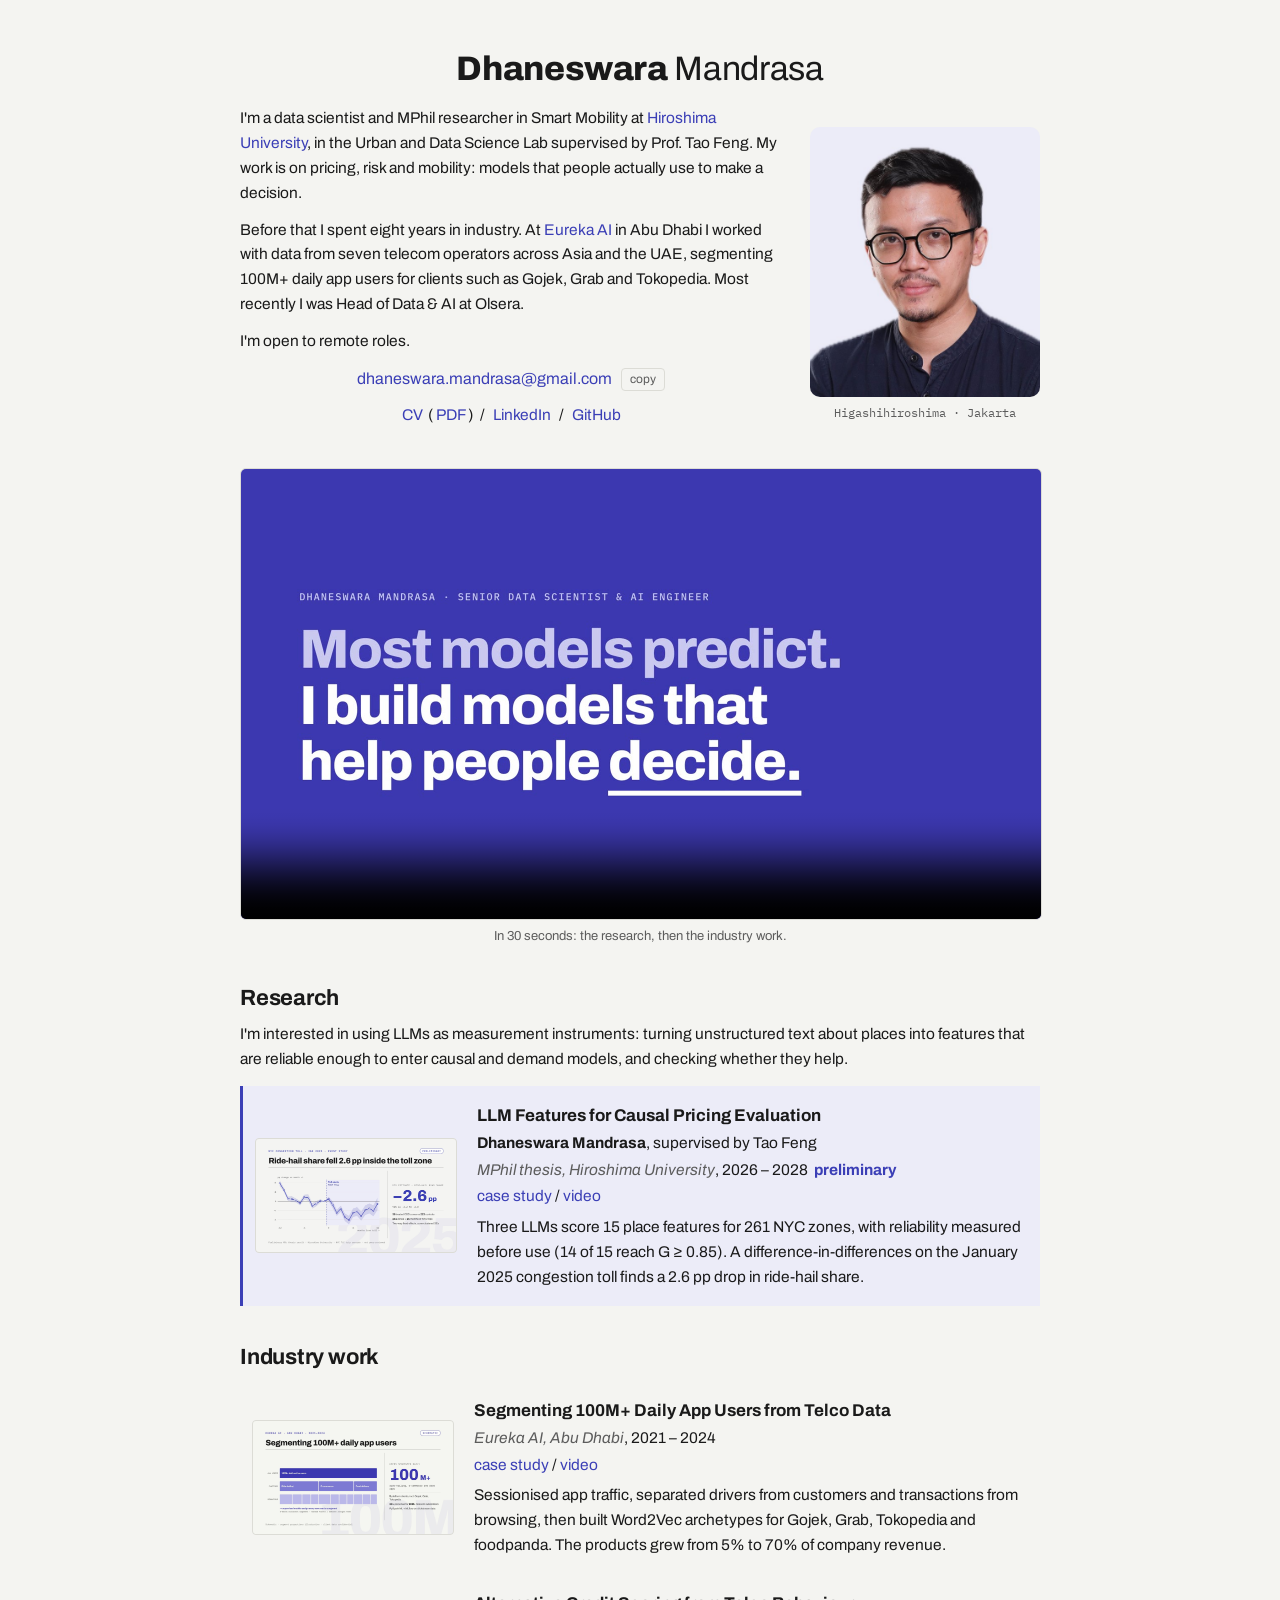
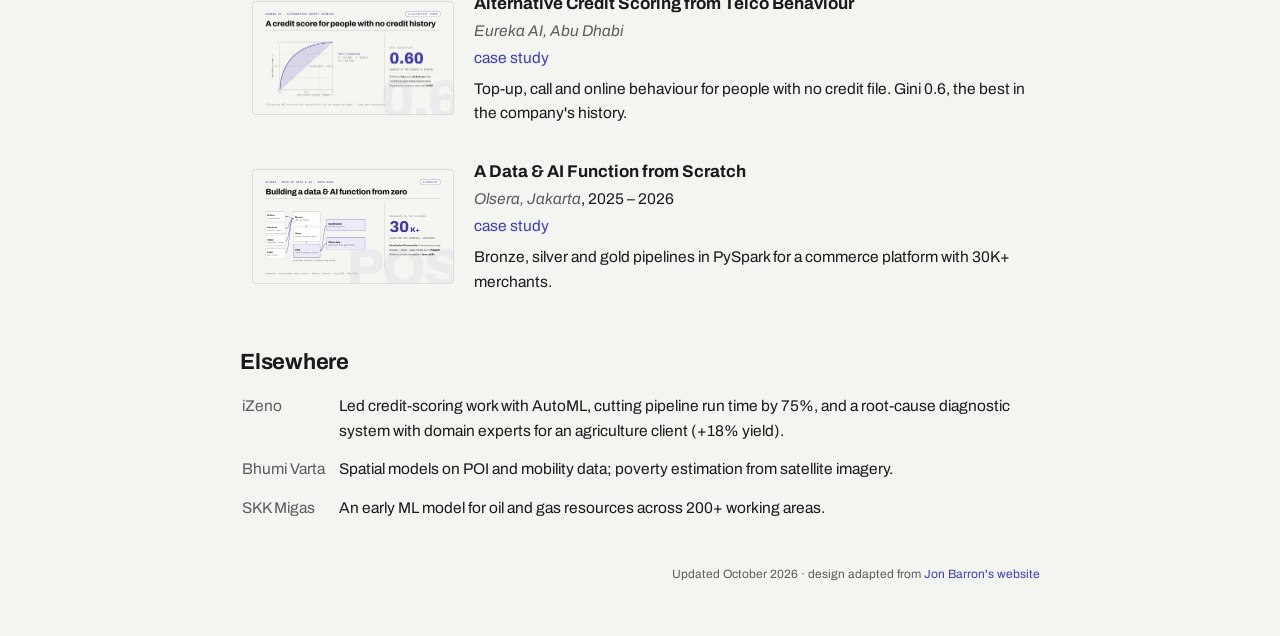
==== index.html @ 742289e0 "Add Google Search Console verification tag Co-Authored-By: Claude Opus 5.5 <noreply@anthropic.com>" ====
<!doctype html>
<html lang="en">
<head>
<meta charset="utf-8">
<script>(function(){var h=location.hostname;if(/github\.io$/.test(h)){var p=location.pathname.replace(/\.html$/,'').replace(/\/index$/,'/');location.replace('https://dhaneswaramandrasa.vercel.app'+(p||'/')+location.search+location.hash);}})();</script>
<meta name="viewport" content="width=device-width,initial-scale=1">
<title>Dhaneswara Mandrasa · Senior Data Scientist &amp; AI Engineer</title>
<meta name="description" content="Dhaneswara Mandrasa, Senior Data Scientist and AI Engineer. ML, causal inference and LLMs for pricing, risk and mobility.">
<meta property="og:title" content="Dhaneswara Mandrasa · Senior Data Scientist & AI Engineer">
<meta property="og:description" content="Dhaneswara Mandrasa, Senior Data Scientist and AI Engineer. ML, causal inference and LLMs for pricing, risk and mobility.">
<meta property="og:image" content="https://dhaneswaramandrasa.vercel.app/showreel-poster.jpg">
<link rel="stylesheet" href="https://fonts.googleapis.com/css2?family=Archivo:ital,wght@0,400;0,600;0,700;0,800;1,400&family=IBM+Plex+Mono:wght@400&display=swap">
<style>
:root { --bg: #f4f4f1; --fg: #1a1a1a; --muted: #5c5c5c; --link: #3b3fb6; --hover: #2a2d8a; --hl: #ececf8; --line: #dcdcd6; --flag: #3b3fb6; }
@media (prefers-color-scheme: dark) { :root { --bg: #15161c; --fg: #ececf0; --muted: #9a9ba6; --link: #9a9df0; --hover: #c9cbf0; --hl: #262852; --line: #2c2d36; --flag: #9a9df0; color-scheme: dark; } }
body { margin: 0; background: var(--bg); color: var(--fg); font: 15.5px/1.6 "Archivo", -apple-system, "Helvetica Neue", Arial, sans-serif; }
a { color: var(--link); text-decoration: none; } a:hover, a:focus { color: var(--hover); text-decoration: underline; text-underline-offset: 3px; }
a:focus-visible { outline: 2px solid var(--hover); outline-offset: 2px; }
.page { max-width: 800px; margin: 0 auto; padding: 24px 16px 40px; }
.name { text-align: center; font-size: 34px; margin: 18px 0 10px; font-weight: 400; letter-spacing: -0.01em; } .name b { font-weight: 800; }
.intro { display: grid; grid-template-columns: 1fr 230px; gap: 28px; align-items: center; }
.intro p { margin: 0 0 12px; }
.links { text-align: center; margin-top: 4px; }
.mail { text-align: center; margin: 8px 0 0; font-size: 16px; }
.mail button { font: inherit; font-size: 12px; color: var(--muted); background: none; border: 1px solid var(--line); border-radius: 4px; padding: 1px 8px; margin-left: 6px; cursor: pointer; vertical-align: 1px; }
.mail button:hover { color: var(--link); border-color: var(--link); }
.links a { margin: 0 2px; }
.fig { margin: 0; } .fig figcaption { margin-top: 8px; text-align: center; font: 12px "IBM Plex Mono", Menlo, monospace; color: var(--muted); }
.photo { width: 230px; height: 270px; object-fit: cover; border-radius: 10px; display: block; }
@media (max-width: 640px) { .intro { grid-template-columns: 1fr; } .fig { order: -1; } .photo { margin: 0 auto; width: 180px; height: 210px; } }
.reel { width: 100%; display: block; margin-top: 28px; border-radius: 6px; border: 1px solid var(--line); background: var(--line); }
.vcap { margin: 6px 0 0; font-size: 13px; color: var(--muted); text-align: center; }
h2 { font-size: 22px; font-weight: 700; margin: 34px 0 6px; letter-spacing: -0.01em; }
.lede { margin: 0 0 14px; }
.row { display: grid; grid-template-columns: 200px 1fr; gap: 22px; padding: 16px 12px; align-items: center; }
.row.hl { background: var(--hl); border-left: 3px solid var(--link); }
.thumb { position: relative; width: 200px; aspect-ratio: 16 / 9; overflow: hidden; border-radius: 4px; background: var(--line); border: 1px solid var(--line); }
.thumb img, .thumb video { position: absolute; inset: 0; width: 100%; height: 100%; object-fit: cover; }
.thumb video { opacity: 0; transition: opacity .2s; }
.row:hover .thumb video, .row:focus-within .thumb video { opacity: 1; }
.title { font-size: 17px; font-weight: 700; color: var(--fg); }
.title:hover { color: var(--hover); }
.meta { margin: 2px 0; }
.meta em { color: var(--muted); }
.desc { margin: 6px 0 0; }
.flag { color: var(--flag); font-weight: 700; }
@media (max-width: 560px) { .row { grid-template-columns: 1fr; } .thumb { width: 100%; } }
.misc td { padding: 6px 12px 6px 0; vertical-align: top; }
.misc td:first-child { white-space: nowrap; color: var(--muted); }
.credit { text-align: right; font-size: 12px; color: var(--muted); margin-top: 36px; }
</style>
<meta name="google-site-verification" content="EdCSNTlFfpnyoAh1v9Qt1U8E3deMHoekbYE0Ucx3r4o" />
<link rel="canonical" href="https://dhaneswaramandrasa.vercel.app/">
<meta property="og:url" content="https://dhaneswaramandrasa.vercel.app/">
<script type="application/ld+json">{"@context": "https://schema.org", "@type": "Person", "name": "Dhaneswara Mandrasa", "url": "https://dhaneswaramandrasa.vercel.app/", "image": "https://dhaneswaramandrasa.vercel.app/photo.jpg", "jobTitle": "Senior Data Scientist & AI Engineer", "email": "mailto:dhaneswara.mandrasa@gmail.com", "affiliation": {"@type": "CollegeOrUniversity", "name": "Hiroshima University"}, "alumniOf": [{"@type": "CollegeOrUniversity", "name": "Institut Teknologi Bandung"}], "knowsAbout": ["Machine learning", "Causal inference", "Large language models", "Discrete choice modelling", "Geospatial data science"], "sameAs": ["https://www.linkedin.com/in/dhaneswaramandrasa", "https://github.com/dhaneswaramandrasa"]}</script>
</head>
<body>
<div class="page">
  <p class="name"><b>Dhaneswara</b> Mandrasa</p>
  <div class="intro">
    <div>
      <p>I'm a data scientist and MPhil researcher in Smart Mobility at <a href="https://www.hiroshima-u.ac.jp/en">Hiroshima University</a>, in the Urban and Data Science Lab supervised by Prof. Tao Feng. My work is on pricing, risk and mobility: models that people actually use to make a decision.</p>
      <p>Before that I spent eight years in industry. At <a href="project-segmentation.html">Eureka AI</a> in Abu Dhabi I worked with data from seven telecom operators across Asia and the UAE, segmenting 100M+ daily app users for clients such as Gojek, Grab and Tokopedia. Most recently I was Head of Data &amp; AI at Olsera.</p>
      <p>I'm open to remote roles.</p>
      <p class="mail"><a id="mail" href="mailto:dhaneswara.mandrasa@gmail.com?subject=Hello%20from%20your%20portfolio">dhaneswara.mandrasa@gmail.com</a> <button type="button" id="copy" aria-label="Copy email address">copy</button></p>
      <p class="links"><a href="cv.html">CV</a> (<a href="Dhaneswara_Mandrasa_CV.pdf">PDF</a>) &nbsp;/&nbsp; <a href="https://www.linkedin.com/in/dhaneswaramandrasa">LinkedIn</a> &nbsp;/&nbsp; <a href="https://github.com/dhaneswaramandrasa">GitHub</a></p>
    </div>
    <figure class="fig"><img class="photo" src="photo.jpg" alt="Photo of Dhaneswara Mandrasa"><figcaption>Higashihiroshima · Jakarta</figcaption></figure>
  </div>

  <video class="reel" autoplay muted loop playsinline controls preload="metadata" poster="showreel-poster.jpg" aria-label="30-second showreel: thesis research on LLM features and the NYC congestion toll, then segmentation work at Eureka AI"><source src="showreel.mp4" type="video/mp4"></video>
  <p class="vcap">In 30 seconds: the research, then the industry work.</p>

  <h2>Research</h2>
  <p class="lede">I'm interested in using LLMs as measurement instruments: turning unstructured text about places into features that are reliable enough to enter causal and demand models, and checking whether they help.</p>

  <div class="row hl">
    <div class="thumb"><img src="thesis-did-poster.jpg" alt=""><video src="thesis-did.mp4" muted loop playsinline preload="none" aria-hidden="true"></video></div>
    <div>
      <a class="title" href="project-thesis.html">LLM Features for Causal Pricing Evaluation</a>
      <p class="meta"><b>Dhaneswara Mandrasa</b>, supervised by Tao Feng</p>
      <p class="meta"><em>MPhil thesis, Hiroshima University</em>, 2026 – 2028 &nbsp;<span class="flag">preliminary</span></p>
      <p class="meta"><a href="project-thesis.html">case study</a> / <a href="thesis-did.mp4">video</a></p>
      <p class="desc">Three LLMs score 15 place features for 261 NYC zones, with reliability measured before use (14 of 15 reach G ≥ 0.85). A difference-in-differences on the January 2025 congestion toll finds a 2.6 pp drop in ride-hail share.</p>
    </div>
  </div>

  <h2>Industry work</h2>
  <div class="row">
    <div class="thumb"><img src="seg-poster.jpg" alt=""><video src="seg.mp4" muted loop playsinline preload="none" aria-hidden="true"></video></div>
    <div>
      <a class="title" href="project-segmentation.html">Segmenting 100M+ Daily App Users from Telco Data</a>
      <p class="meta"><em>Eureka AI, Abu Dhabi</em>, 2021 – 2024</p>
      <p class="meta"><a href="project-segmentation.html">case study</a> / <a href="seg.mp4">video</a></p>
      <p class="desc">Sessionised app traffic, separated drivers from customers and transactions from browsing, then built Word2Vec archetypes for Gojek, Grab, Tokopedia and foodpanda. The products grew from 5% to 70% of company revenue.</p>
    </div>
  </div>
  <div class="row">
    <div class="thumb"><img src="credit-poster.jpg" alt=""><video src="credit.mp4" muted loop playsinline preload="none" aria-hidden="true"></video></div>
    <div>
      <a class="title" href="project-credit.html">Alternative Credit Scoring from Telco Behaviour</a>
      <p class="meta"><em>Eureka AI, Abu Dhabi</em></p>
      <p class="meta"><a href="project-credit.html">case study</a></p>
      <p class="desc">Top-up, call and online behaviour for people with no credit file. Gini 0.6, the best in the company's history.</p>
    </div>
  </div>
  <div class="row">
    <div class="thumb"><img src="olsera-poster.jpg" alt=""><video src="olsera.mp4" muted loop playsinline preload="none" aria-hidden="true"></video></div>
    <div>
      <a class="title" href="project-olsera.html">A Data &amp; AI Function from Scratch</a>
      <p class="meta"><em>Olsera, Jakarta</em>, 2025 – 2026</p>
      <p class="meta"><a href="project-olsera.html">case study</a></p>
      <p class="desc">Bronze, silver and gold pipelines in PySpark for a commerce platform with 30K+ merchants.</p>
    </div>
  </div>

  <h2>Elsewhere</h2>
  <table class="misc">
    <tr><td>iZeno</td><td>Led credit-scoring work with AutoML, cutting pipeline run time by 75%, and a root-cause diagnostic system with domain experts for an agriculture client (+18% yield).</td></tr>
    <tr><td>Bhumi Varta</td><td>Spatial models on POI and mobility data; poverty estimation from satellite imagery.</td></tr>
    <tr><td>SKK Migas</td><td>An early ML model for oil and gas resources across 200+ working areas.</td></tr>
  </table>

  <p class="credit">Updated October 2026 · design adapted from <a href="https://github.com/jonbarron/jonbarron.github.io">Jon Barron's website</a></p>
</div>
<script>
document.getElementById("copy").addEventListener("click",function(){var b=this,t="dhaneswara.mandrasa@gmail.com";
  function ok(){b.textContent="copied";setTimeout(function(){b.textContent="copy";},1600);}
  function sel(){var r=document.createRange();r.selectNodeContents(document.getElementById("mail"));var s=window.getSelection();s.removeAllRanges();s.addRange(r);b.textContent="selected";}
  try{if(navigator.clipboard&&navigator.clipboard.writeText)navigator.clipboard.writeText(t).then(ok,sel);else sel();}catch(e){sel();}});
document.querySelectorAll(".row").forEach(function(r){var v=r.querySelector("video");if(!v)return;
  r.addEventListener("mouseenter",function(){v.play().catch(function(){});});
  r.addEventListener("mouseleave",function(){v.pause();});});
</script>
</body>
</html>
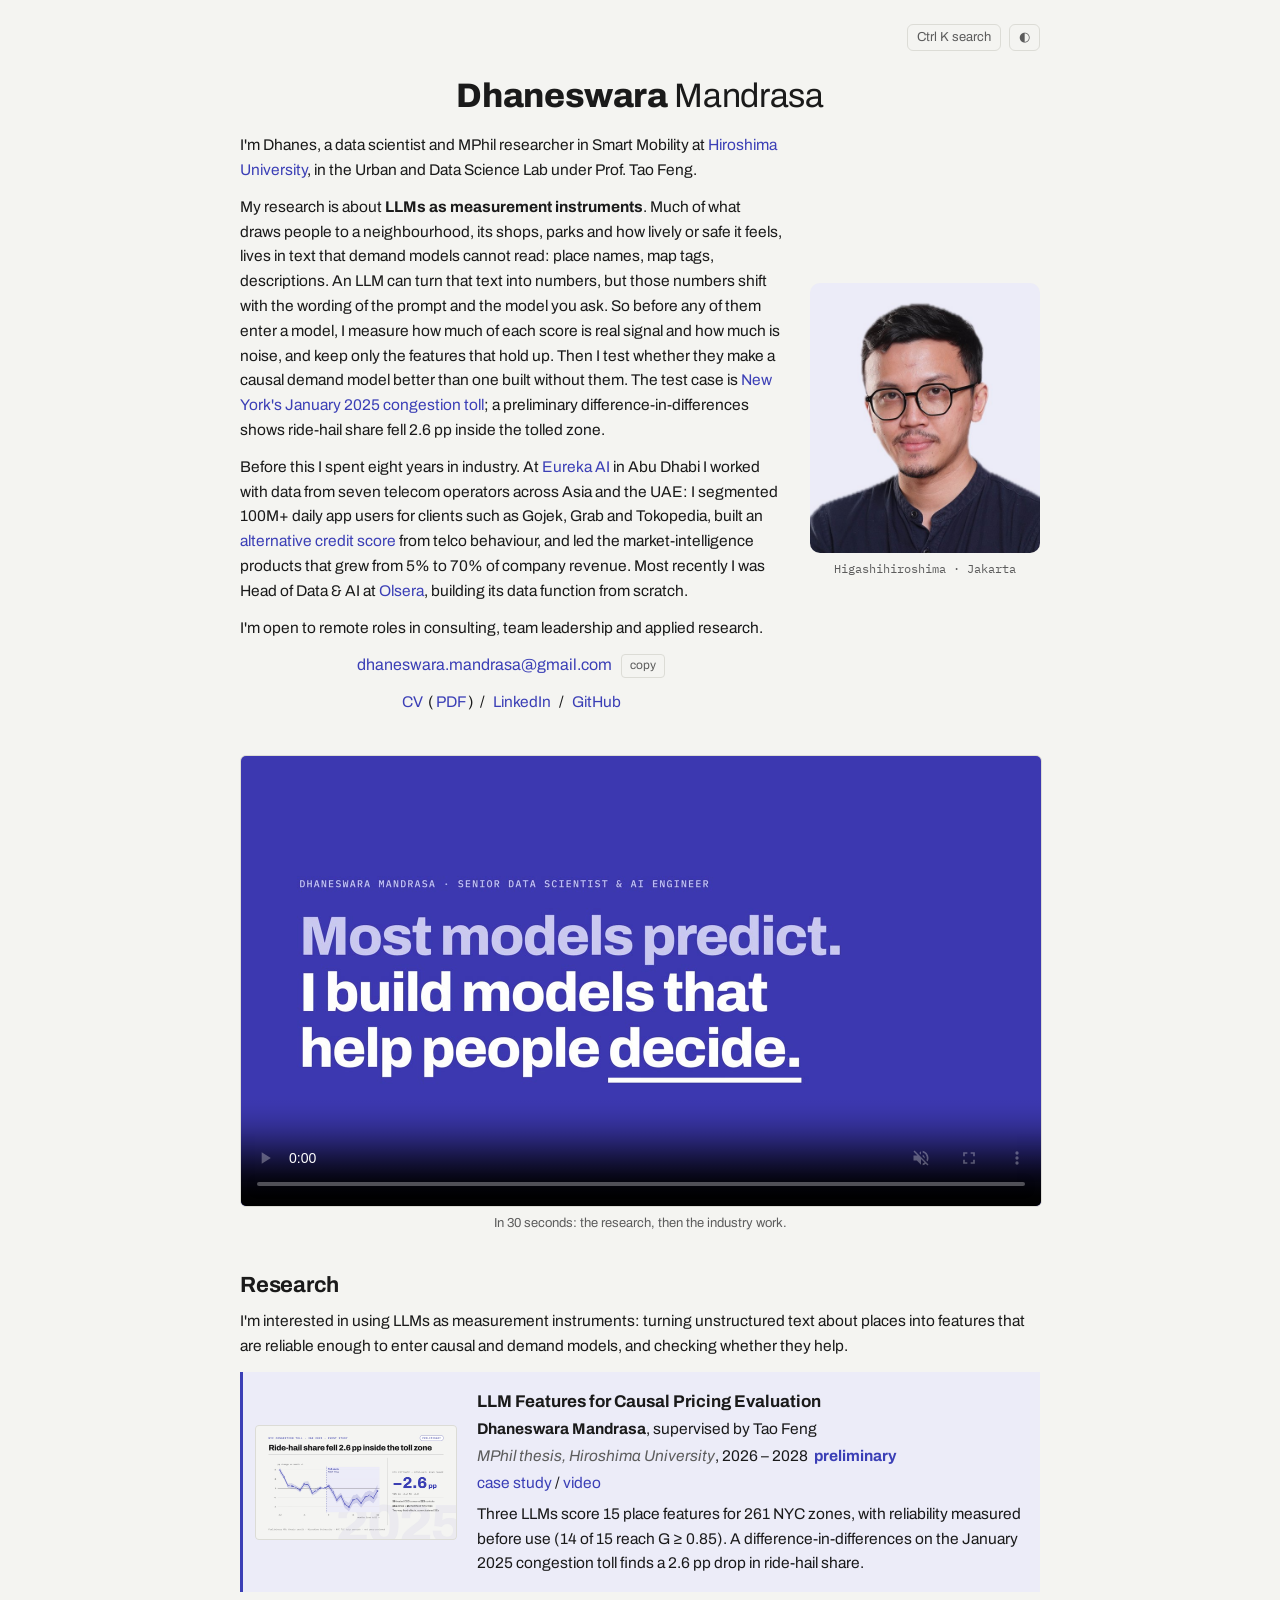
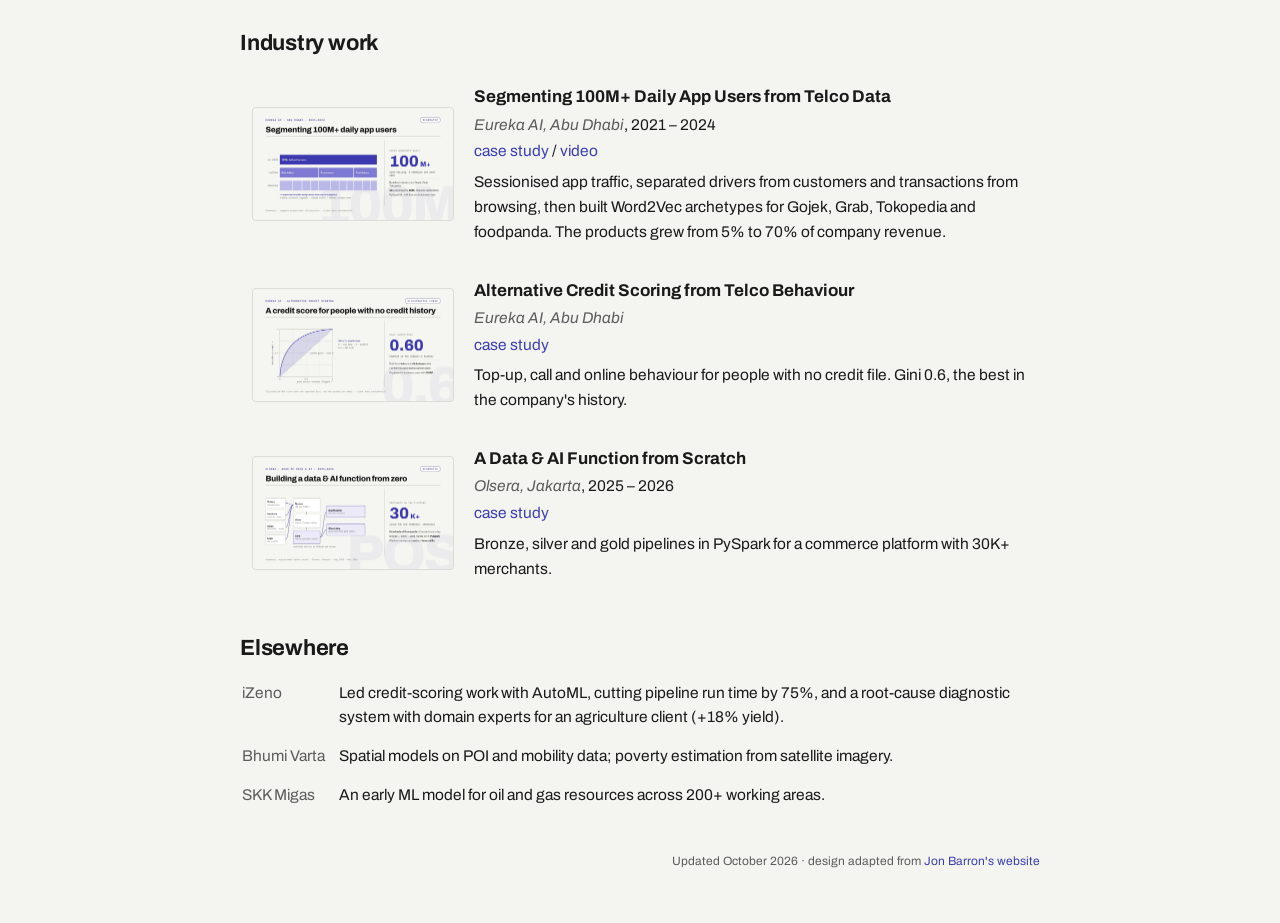
==== commit 804c3aba: "Add a search palette, a dark-mode toggle and a longer introduction site.js gives every page a Cmd/Ct" ====
--- a/index.html
+++ b/index.html
@@ -12,11 +12,13 @@
 <link rel="stylesheet" href="https://fonts.googleapis.com/css2?family=Archivo:ital,wght@0,400;0,600;0,700;0,800;1,400&family=IBM+Plex+Mono:wght@400&display=swap">
 <style>
 :root { --bg: #f4f4f1; --fg: #1a1a1a; --muted: #5c5c5c; --link: #3b3fb6; --hover: #2a2d8a; --hl: #ececf8; --line: #dcdcd6; --flag: #3b3fb6; }
-@media (prefers-color-scheme: dark) { :root { --bg: #15161c; --fg: #ececf0; --muted: #9a9ba6; --link: #9a9df0; --hover: #c9cbf0; --hl: #262852; --line: #2c2d36; --flag: #9a9df0; color-scheme: dark; } }
+@media (prefers-color-scheme: dark) { :root:not([data-theme="light"]) { --bg: #15161c; --fg: #ececf0; --muted: #9a9ba6; --link: #9a9df0; --hover: #c9cbf0; --hl: #262852; --line: #2c2d36; --flag: #9a9df0; color-scheme: dark; } }
+:root[data-theme="dark"] { --bg: #15161c; --fg: #ececf0; --muted: #9a9ba6; --link: #9a9df0; --hover: #c9cbf0; --hl: #262852; --line: #2c2d36; --flag: #9a9df0; color-scheme: dark; }
 body { margin: 0; background: var(--bg); color: var(--fg); font: 15.5px/1.6 "Archivo", -apple-system, "Helvetica Neue", Arial, sans-serif; }
 a { color: var(--link); text-decoration: none; } a:hover, a:focus { color: var(--hover); text-decoration: underline; text-underline-offset: 3px; }
 a:focus-visible { outline: 2px solid var(--hover); outline-offset: 2px; }
 .page { max-width: 800px; margin: 0 auto; padding: 24px 16px 40px; }
+.topbar { display: flex; justify-content: flex-end; }
 .name { text-align: center; font-size: 34px; margin: 18px 0 10px; font-weight: 400; letter-spacing: -0.01em; } .name b { font-weight: 800; }
 .intro { display: grid; grid-template-columns: 1fr 230px; gap: 28px; align-items: center; }
 .intro p { margin: 0 0 12px; }
@@ -53,15 +55,18 @@
 <link rel="canonical" href="https://dhaneswaramandrasa.vercel.app/">
 <meta property="og:url" content="https://dhaneswaramandrasa.vercel.app/">
 <script type="application/ld+json">{"@context": "https://schema.org", "@type": "Person", "name": "Dhaneswara Mandrasa", "url": "https://dhaneswaramandrasa.vercel.app/", "image": "https://dhaneswaramandrasa.vercel.app/photo.jpg", "jobTitle": "Senior Data Scientist & AI Engineer", "email": "mailto:dhaneswara.mandrasa@gmail.com", "affiliation": {"@type": "CollegeOrUniversity", "name": "Hiroshima University"}, "alumniOf": [{"@type": "CollegeOrUniversity", "name": "Institut Teknologi Bandung"}], "knowsAbout": ["Machine learning", "Causal inference", "Large language models", "Discrete choice modelling", "Geospatial data science"], "sameAs": ["https://www.linkedin.com/in/dhaneswaramandrasa", "https://github.com/dhaneswaramandrasa"]}</script>
+<script src="site.js"></script>
 </head>
 <body>
 <div class="page">
+  <div class="topbar"><span data-tools></span></div>
   <p class="name"><b>Dhaneswara</b> Mandrasa</p>
   <div class="intro">
     <div>
-      <p>I'm a data scientist and MPhil researcher in Smart Mobility at <a href="https://www.hiroshima-u.ac.jp/en">Hiroshima University</a>, in the Urban and Data Science Lab supervised by Prof. Tao Feng. My work is on pricing, risk and mobility: models that people actually use to make a decision.</p>
-      <p>Before that I spent eight years in industry. At <a href="project-segmentation.html">Eureka AI</a> in Abu Dhabi I worked with data from seven telecom operators across Asia and the UAE, segmenting 100M+ daily app users for clients such as Gojek, Grab and Tokopedia. Most recently I was Head of Data &amp; AI at Olsera.</p>
-      <p>I'm open to remote roles.</p>
+      <p>I'm Dhanes, a data scientist and MPhil researcher in Smart Mobility at <a href="https://www.hiroshima-u.ac.jp/en">Hiroshima University</a>, in the Urban and Data Science Lab under Prof. Tao Feng.</p>
+      <p>My research is about <b>LLMs as measurement instruments</b>. Much of what draws people to a neighbourhood, its shops, parks and how lively or safe it feels, lives in text that demand models cannot read: place names, map tags, descriptions. An LLM can turn that text into numbers, but those numbers shift with the wording of the prompt and the model you ask. So before any of them enter a model, I measure how much of each score is real signal and how much is noise, and keep only the features that hold up. Then I test whether they make a causal demand model better than one built without them. The test case is <a href="project-thesis.html">New York's January 2025 congestion toll</a>; a preliminary difference-in-differences shows ride-hail share fell 2.6 pp inside the tolled zone.</p>
+      <p>Before this I spent eight years in industry. At <a href="project-segmentation.html">Eureka AI</a> in Abu Dhabi I worked with data from seven telecom operators across Asia and the UAE: I segmented 100M+ daily app users for clients such as Gojek, Grab and Tokopedia, built an <a href="project-credit.html">alternative credit score</a> from telco behaviour, and led the market-intelligence products that grew from 5% to 70% of company revenue. Most recently I was Head of Data &amp; AI at <a href="project-olsera.html">Olsera</a>, building its data function from scratch.</p>
+      <p>I'm open to remote roles in consulting, team leadership and applied research.</p>
       <p class="mail"><a id="mail" href="mailto:dhaneswara.mandrasa@gmail.com?subject=Hello%20from%20your%20portfolio">dhaneswara.mandrasa@gmail.com</a> <button type="button" id="copy" aria-label="Copy email address">copy</button></p>
       <p class="links"><a href="cv.html">CV</a> (<a href="Dhaneswara_Mandrasa_CV.pdf">PDF</a>) &nbsp;/&nbsp; <a href="https://www.linkedin.com/in/dhaneswaramandrasa">LinkedIn</a> &nbsp;/&nbsp; <a href="https://github.com/dhaneswaramandrasa">GitHub</a></p>
     </div>
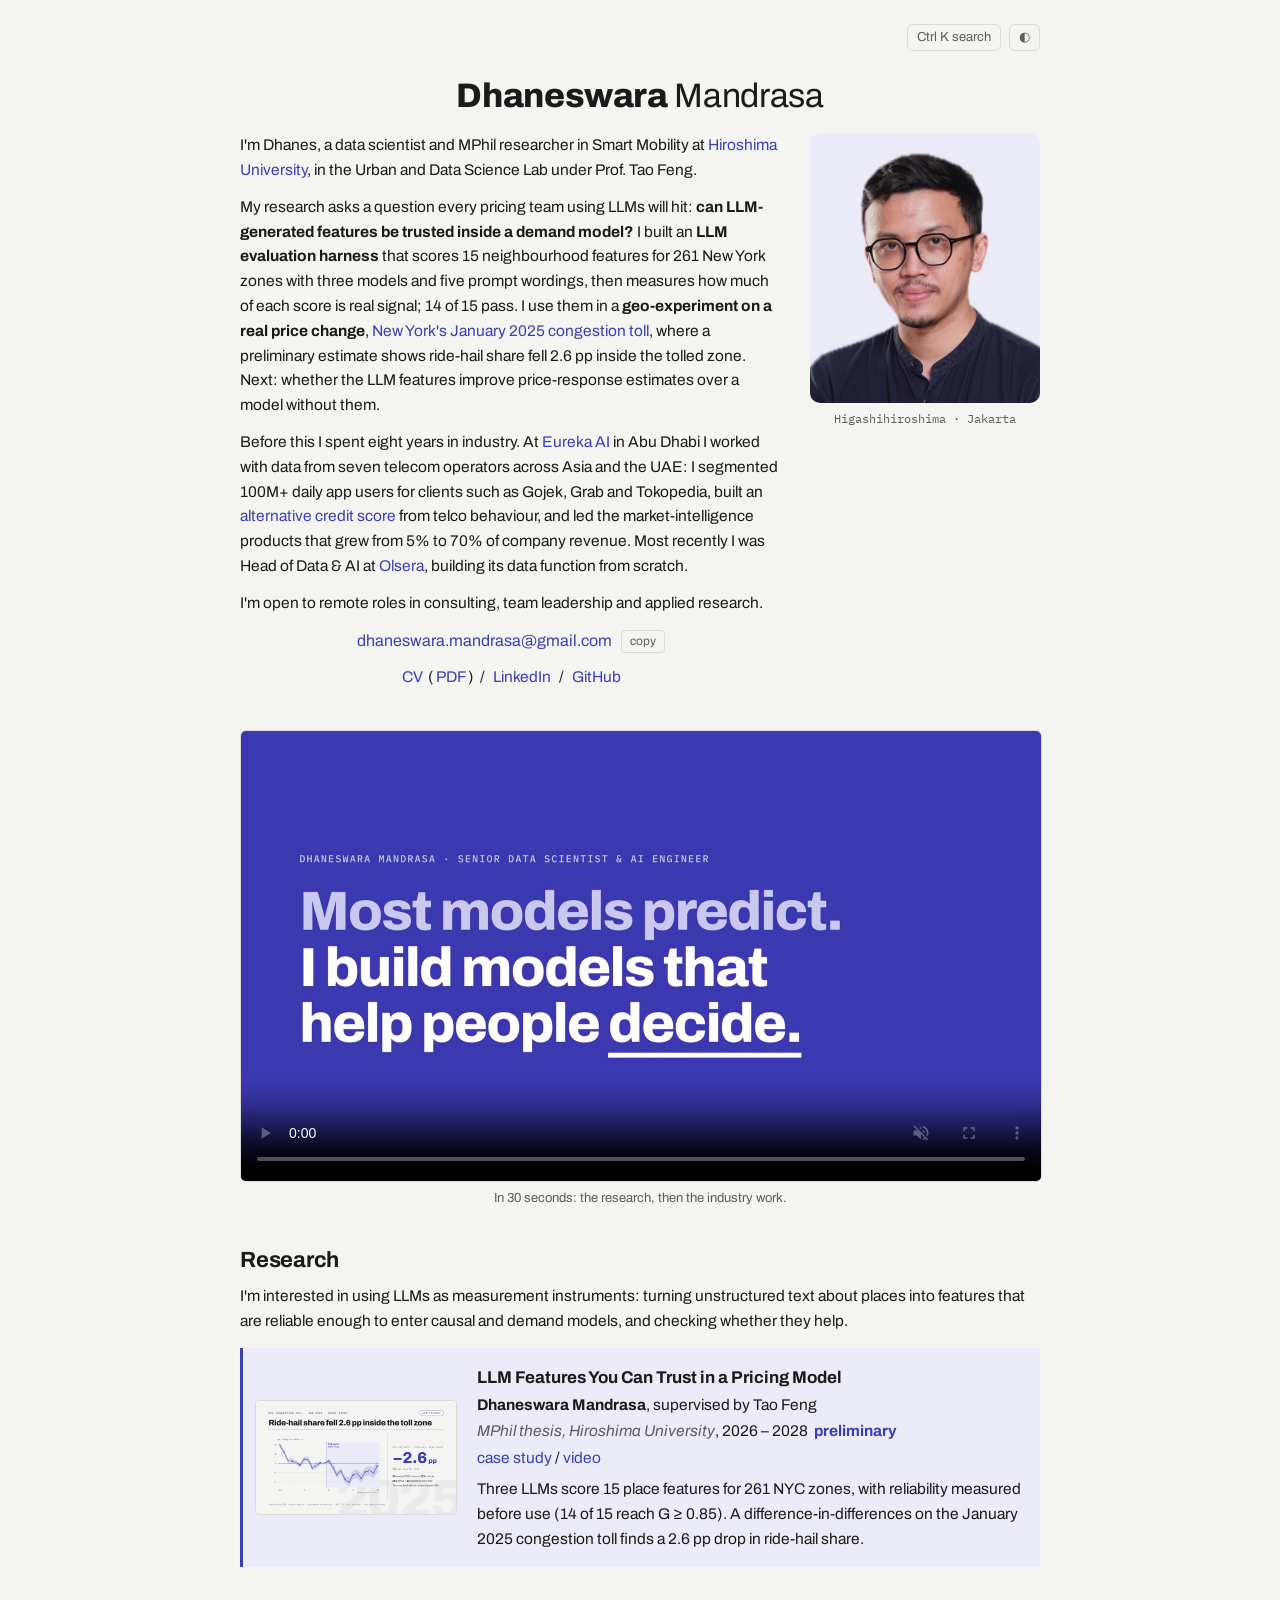
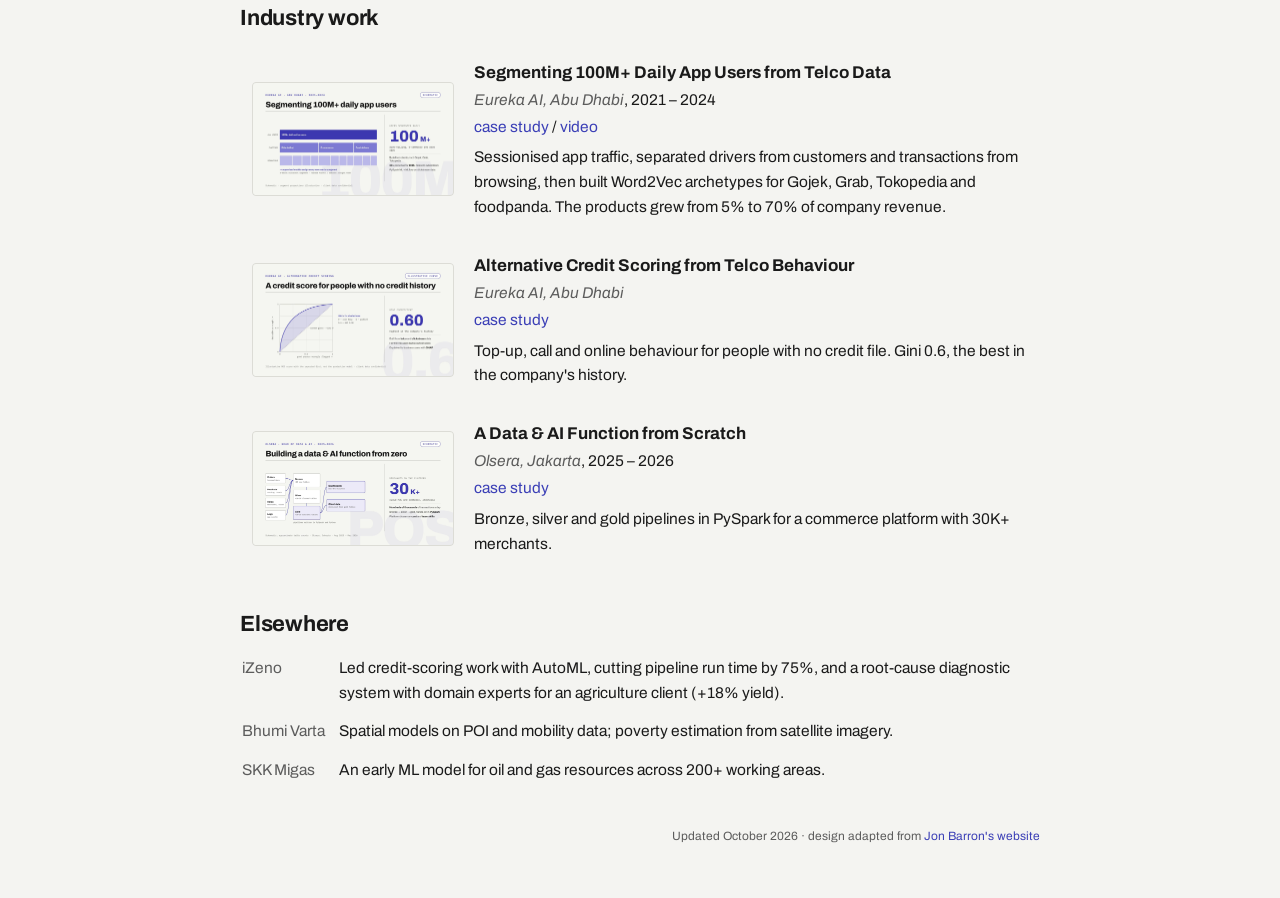
==== commit 51670e9e: "Frame the thesis in market terms on the home and thesis pages Same science, industry vocabulary from" ====
--- a/index.html
+++ b/index.html
@@ -20,7 +20,8 @@
 .page { max-width: 800px; margin: 0 auto; padding: 24px 16px 40px; }
 .topbar { display: flex; justify-content: flex-end; }
 .name { text-align: center; font-size: 34px; margin: 18px 0 10px; font-weight: 400; letter-spacing: -0.01em; } .name b { font-weight: 800; }
-.intro { display: grid; grid-template-columns: 1fr 230px; gap: 28px; align-items: center; }
+.intro { display: grid; grid-template-columns: 1fr 230px; gap: 28px; align-items: start; }
+.fig { margin-top: 6px; }
 .intro p { margin: 0 0 12px; }
 .links { text-align: center; margin-top: 4px; }
 .mail { text-align: center; margin: 8px 0 0; font-size: 16px; }
@@ -64,7 +65,7 @@
   <div class="intro">
     <div>
       <p>I'm Dhanes, a data scientist and MPhil researcher in Smart Mobility at <a href="https://www.hiroshima-u.ac.jp/en">Hiroshima University</a>, in the Urban and Data Science Lab under Prof. Tao Feng.</p>
-      <p>My research is about <b>LLMs as measurement instruments</b>. Much of what draws people to a neighbourhood, its shops, parks and how lively or safe it feels, lives in text that demand models cannot read: place names, map tags, descriptions. An LLM can turn that text into numbers, but those numbers shift with the wording of the prompt and the model you ask. So before any of them enter a model, I measure how much of each score is real signal and how much is noise, and keep only the features that hold up. Then I test whether they make a causal demand model better than one built without them. The test case is <a href="project-thesis.html">New York's January 2025 congestion toll</a>; a preliminary difference-in-differences shows ride-hail share fell 2.6 pp inside the tolled zone.</p>
+      <p>My research asks a question every pricing team using LLMs will hit: <b>can LLM-generated features be trusted inside a demand model?</b> I built an <b>LLM evaluation harness</b> that scores 15 neighbourhood features for 261 New York zones with three models and five prompt wordings, then measures how much of each score is real signal; 14 of 15 pass. I use them in a <b>geo-experiment on a real price change</b>, <a href="project-thesis.html">New York's January 2025 congestion toll</a>, where a preliminary estimate shows ride-hail share fell 2.6 pp inside the tolled zone. Next: whether the LLM features improve price-response estimates over a model without them.</p>
       <p>Before this I spent eight years in industry. At <a href="project-segmentation.html">Eureka AI</a> in Abu Dhabi I worked with data from seven telecom operators across Asia and the UAE: I segmented 100M+ daily app users for clients such as Gojek, Grab and Tokopedia, built an <a href="project-credit.html">alternative credit score</a> from telco behaviour, and led the market-intelligence products that grew from 5% to 70% of company revenue. Most recently I was Head of Data &amp; AI at <a href="project-olsera.html">Olsera</a>, building its data function from scratch.</p>
       <p>I'm open to remote roles in consulting, team leadership and applied research.</p>
       <p class="mail"><a id="mail" href="mailto:dhaneswara.mandrasa@gmail.com?subject=Hello%20from%20your%20portfolio">dhaneswara.mandrasa@gmail.com</a> <button type="button" id="copy" aria-label="Copy email address">copy</button></p>
@@ -82,7 +83,7 @@
   <div class="row hl">
     <div class="thumb"><img src="thesis-did-poster.jpg" alt=""><video src="thesis-did.mp4" muted loop playsinline preload="none" aria-hidden="true"></video></div>
     <div>
-      <a class="title" href="project-thesis.html">LLM Features for Causal Pricing Evaluation</a>
+      <a class="title" href="project-thesis.html">LLM Features You Can Trust in a Pricing Model</a>
       <p class="meta"><b>Dhaneswara Mandrasa</b>, supervised by Tao Feng</p>
       <p class="meta"><em>MPhil thesis, Hiroshima University</em>, 2026 – 2028 &nbsp;<span class="flag">preliminary</span></p>
       <p class="meta"><a href="project-thesis.html">case study</a> / <a href="thesis-did.mp4">video</a></p>
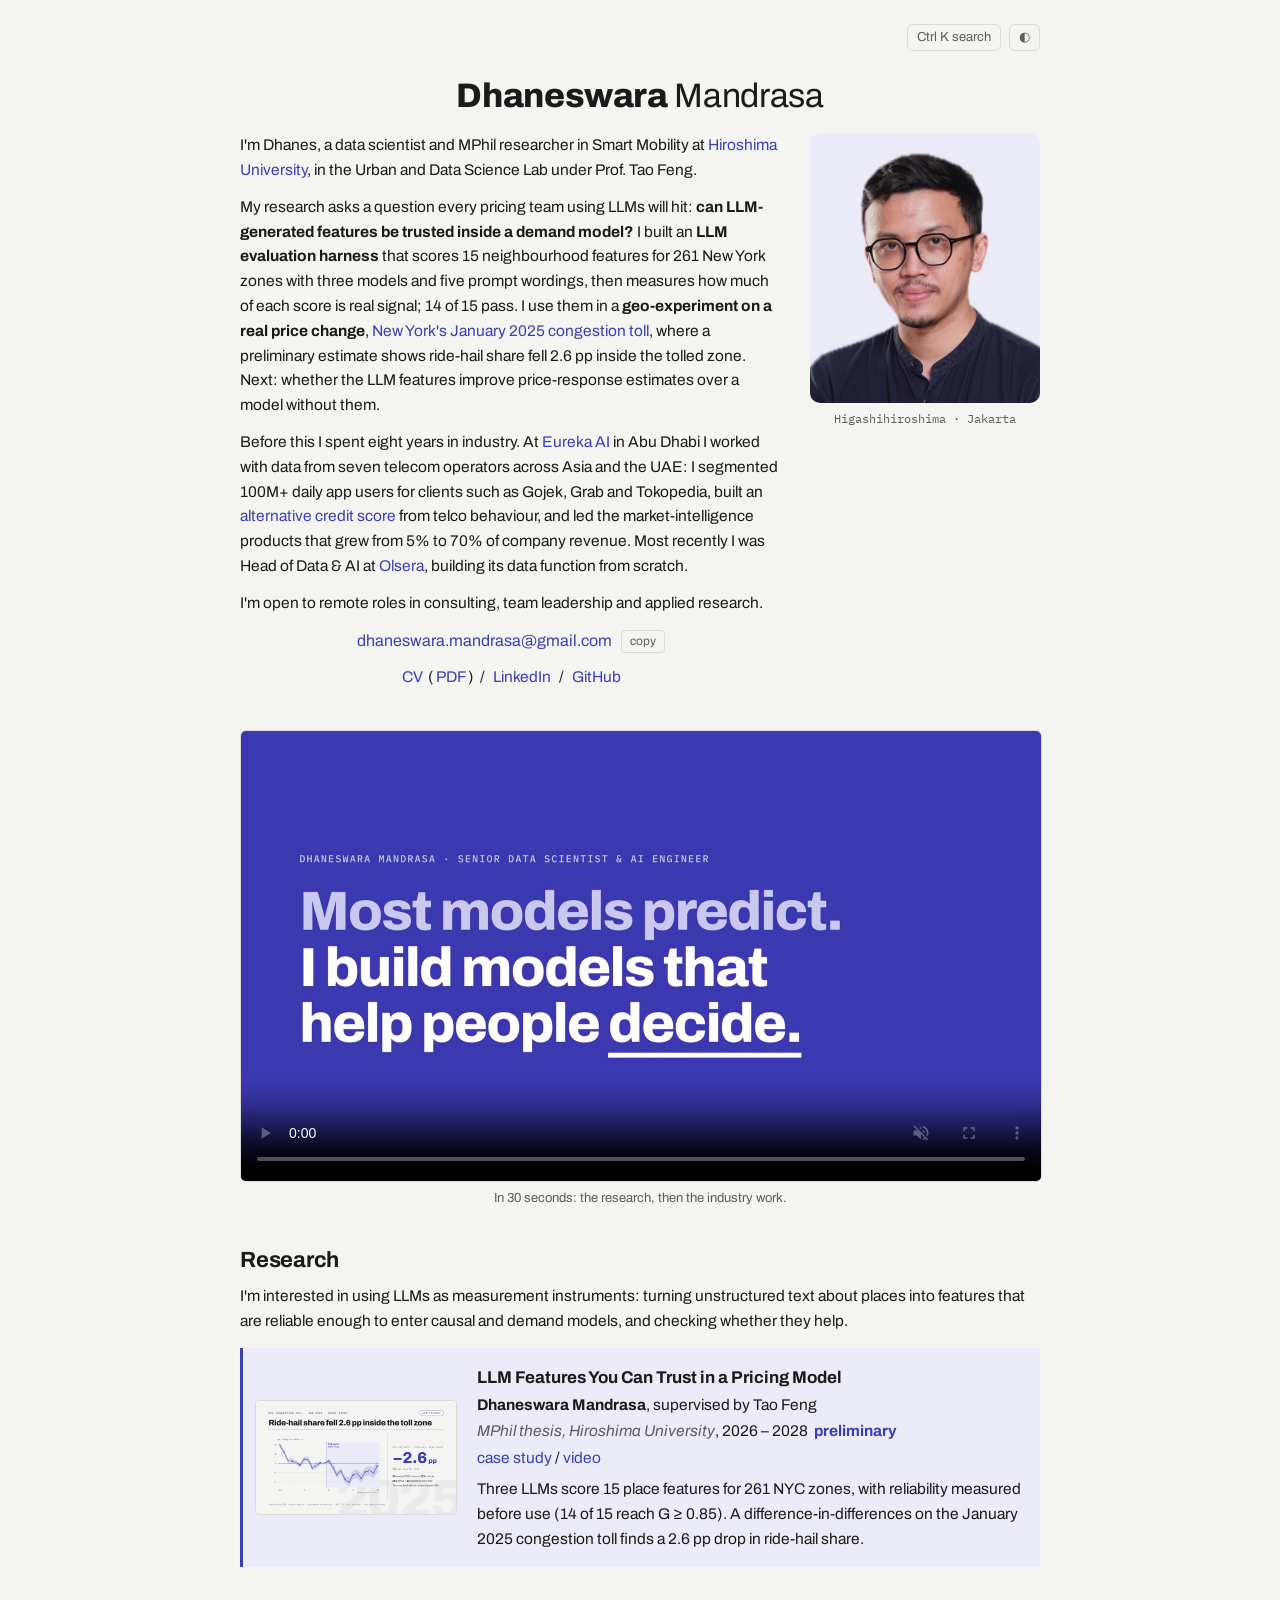
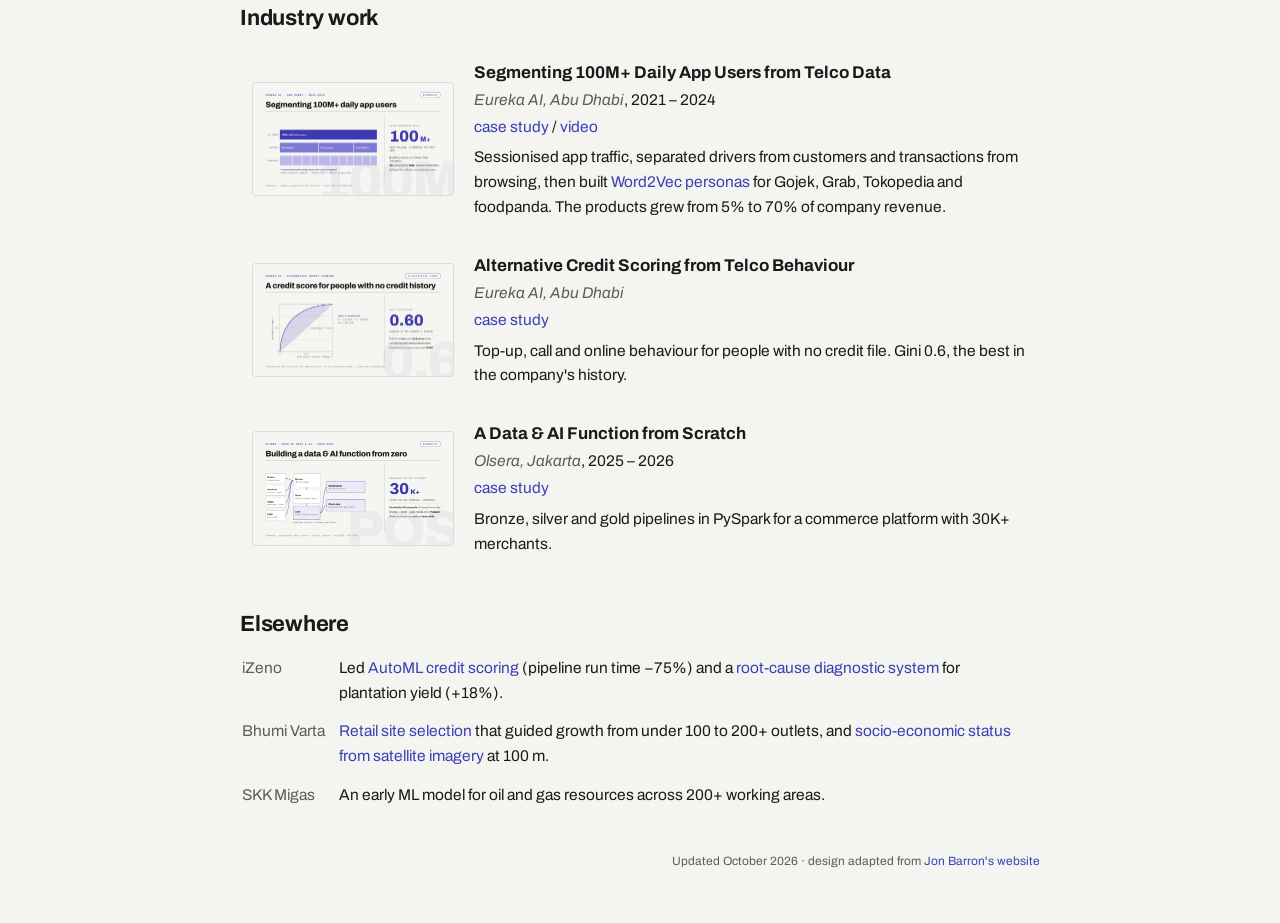
==== commit c591a6b2: "Add five case studies: personas, AutoML credit, root cause, retail sites, SES Personas split out of " ====
--- a/index.html
+++ b/index.html
@@ -98,7 +98,7 @@
       <a class="title" href="project-segmentation.html">Segmenting 100M+ Daily App Users from Telco Data</a>
       <p class="meta"><em>Eureka AI, Abu Dhabi</em>, 2021 – 2024</p>
       <p class="meta"><a href="project-segmentation.html">case study</a> / <a href="seg.mp4">video</a></p>
-      <p class="desc">Sessionised app traffic, separated drivers from customers and transactions from browsing, then built Word2Vec archetypes for Gojek, Grab, Tokopedia and foodpanda. The products grew from 5% to 70% of company revenue.</p>
+      <p class="desc">Sessionised app traffic, separated drivers from customers and transactions from browsing, then built <a href="project-personas.html">Word2Vec personas</a> for Gojek, Grab, Tokopedia and foodpanda. The products grew from 5% to 70% of company revenue.</p>
     </div>
   </div>
   <div class="row">
@@ -122,8 +122,8 @@
 
   <h2>Elsewhere</h2>
   <table class="misc">
-    <tr><td>iZeno</td><td>Led credit-scoring work with AutoML, cutting pipeline run time by 75%, and a root-cause diagnostic system with domain experts for an agriculture client (+18% yield).</td></tr>
-    <tr><td>Bhumi Varta</td><td>Spatial models on POI and mobility data; poverty estimation from satellite imagery.</td></tr>
+    <tr><td>iZeno</td><td>Led <a href="project-credit-automl.html">AutoML credit scoring</a> (pipeline run time −75%) and a <a href="project-root-cause.html">root-cause diagnostic system</a> for plantation yield (+18%).</td></tr>
+    <tr><td>Bhumi Varta</td><td><a href="project-retail-sites.html">Retail site selection</a> that guided growth from under 100 to 200+ outlets, and <a href="project-ses-satellite.html">socio-economic status from satellite imagery</a> at 100 m.</td></tr>
     <tr><td>SKK Migas</td><td>An early ML model for oil and gas resources across 200+ working areas.</td></tr>
   </table>
 
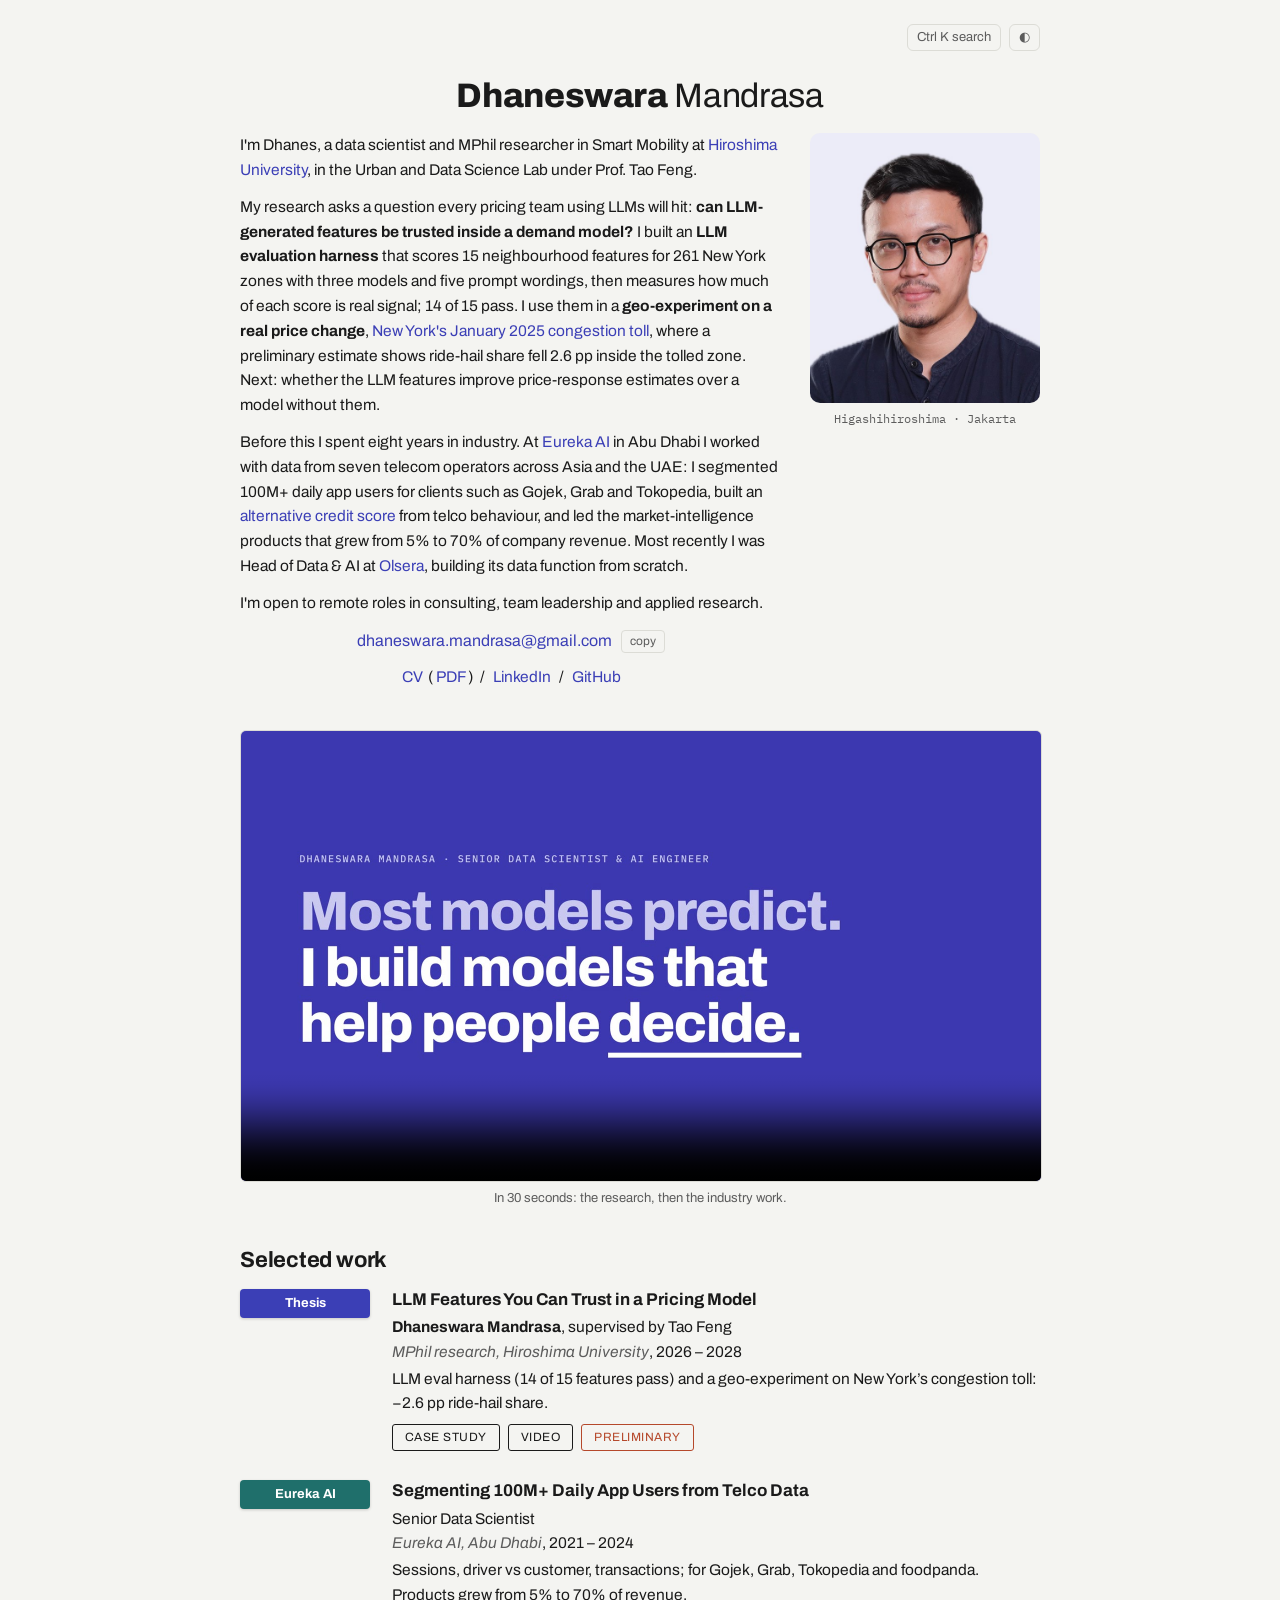
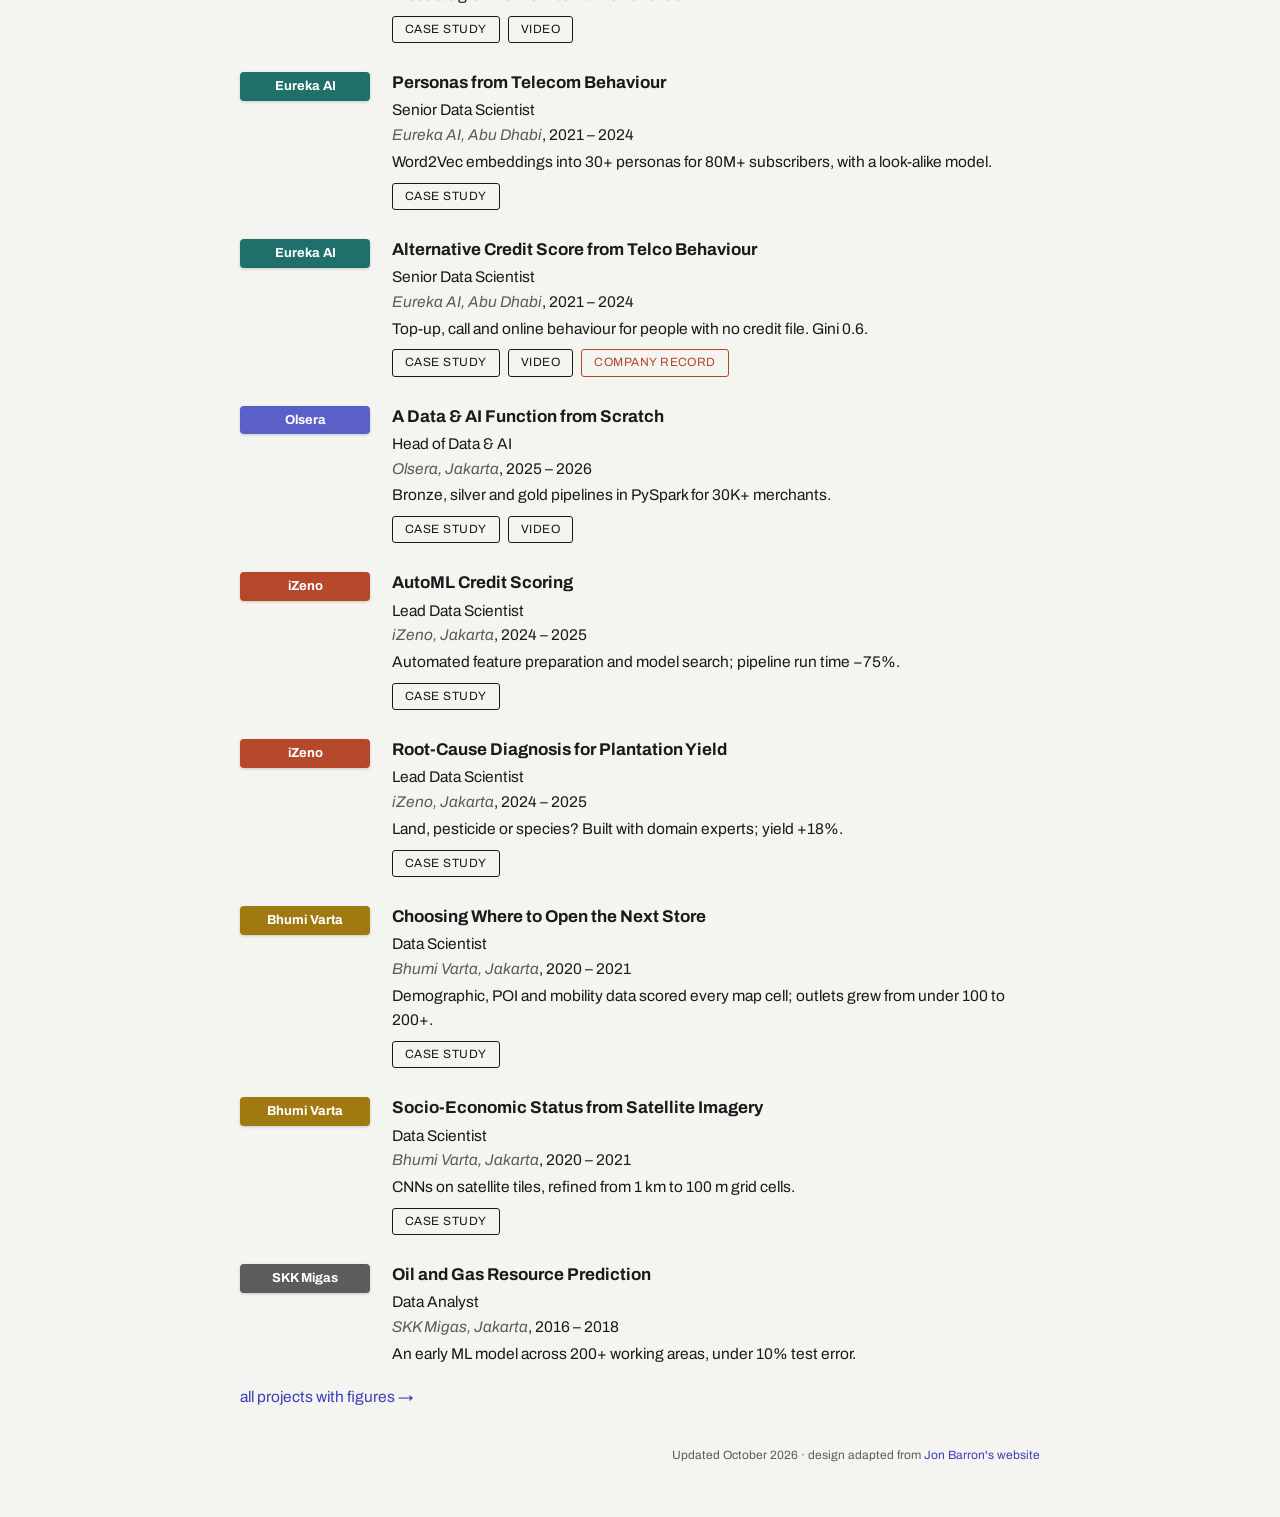
==== commit a9f141c6: "List all ten projects on the home page as a badged work list Replaces the thumbnail rows and the 'El" ====
--- a/index.html
+++ b/index.html
@@ -33,6 +33,18 @@
 @media (max-width: 640px) { .intro { grid-template-columns: 1fr; } .fig { order: -1; } .photo { margin: 0 auto; width: 180px; height: 210px; } }
 .reel { width: 100%; display: block; margin-top: 28px; border-radius: 6px; border: 1px solid var(--line); background: var(--line); }
 .vcap { margin: 6px 0 0; font-size: 13px; color: var(--muted); text-align: center; }
+.pubs { list-style: none; padding: 0; margin: 8px 0 0; display: flex; flex-direction: column; gap: 26px; }
+.pubs li { display: grid; grid-template-columns: 130px 1fr; gap: 22px; align-items: start; }
+.badge2 { display: block; text-align: center; color: #fff; font-weight: 700; font-size: 13px; padding: 4px 6px; border-radius: 4px; margin-top: 3px; box-shadow: 0 1px 3px rgba(0,0,0,.18); }
+.b-th { background: #3b3fb6; } .b-eu { background: #1f6f6b; } .b-ol { background: #5b5fc8; } .b-iz { background: #b5482b; } .b-bv { background: #a07a10; } .b-sk { background: #5c5c5c; }
+.pt { font-size: 17px; font-weight: 700; color: var(--fg); } a.pt:hover { color: var(--link); }
+.who { margin-top: 2px; } .where em { color: var(--muted); } .what { margin-top: 2px; }
+.btns { display: flex; flex-wrap: wrap; gap: 8px; margin-top: 8px; }
+.btns a, .btns .fl { font-size: 12px; text-transform: uppercase; letter-spacing: .04em; padding: 3px 12px; border: 1px solid var(--fg); color: var(--fg); border-radius: 3px; }
+.btns a:hover { border-color: var(--link); color: var(--link); text-decoration: none; }
+.btns .fl { border-color: #b5482b; color: #b5482b; }
+.more { margin-top: 18px; }
+@media (max-width: 560px) { .pubs li { grid-template-columns: 1fr; gap: 6px; } .badge2 { display: inline-block; width: auto; padding: 3px 12px; justify-self: start; } }
 h2 { font-size: 22px; font-weight: 700; margin: 34px 0 6px; letter-spacing: -0.01em; }
 .lede { margin: 0 0 14px; }
 .row { display: grid; grid-template-columns: 200px 1fr; gap: 22px; padding: 16px 12px; align-items: center; }
@@ -77,55 +89,20 @@
   <video class="reel" autoplay muted loop playsinline controls preload="metadata" poster="showreel-poster.jpg" aria-label="30-second showreel: thesis research on LLM features and the NYC congestion toll, then segmentation work at Eureka AI"><source src="showreel.mp4" type="video/mp4"></video>
   <p class="vcap">In 30 seconds: the research, then the industry work.</p>
 
-  <h2>Research</h2>
-  <p class="lede">I'm interested in using LLMs as measurement instruments: turning unstructured text about places into features that are reliable enough to enter causal and demand models, and checking whether they help.</p>
-
-  <div class="row hl">
-    <div class="thumb"><img src="thesis-did-poster.jpg" alt=""><video src="thesis-did.mp4" muted loop playsinline preload="none" aria-hidden="true"></video></div>
-    <div>
-      <a class="title" href="project-thesis.html">LLM Features You Can Trust in a Pricing Model</a>
-      <p class="meta"><b>Dhaneswara Mandrasa</b>, supervised by Tao Feng</p>
-      <p class="meta"><em>MPhil thesis, Hiroshima University</em>, 2026 – 2028 &nbsp;<span class="flag">preliminary</span></p>
-      <p class="meta"><a href="project-thesis.html">case study</a> / <a href="thesis-did.mp4">video</a></p>
-      <p class="desc">Three LLMs score 15 place features for 261 NYC zones, with reliability measured before use (14 of 15 reach G ≥ 0.85). A difference-in-differences on the January 2025 congestion toll finds a 2.6 pp drop in ride-hail share.</p>
-    </div>
-  </div>
-
-  <h2>Industry work</h2>
-  <div class="row">
-    <div class="thumb"><img src="seg-poster.jpg" alt=""><video src="seg.mp4" muted loop playsinline preload="none" aria-hidden="true"></video></div>
-    <div>
-      <a class="title" href="project-segmentation.html">Segmenting 100M+ Daily App Users from Telco Data</a>
-      <p class="meta"><em>Eureka AI, Abu Dhabi</em>, 2021 – 2024</p>
-      <p class="meta"><a href="project-segmentation.html">case study</a> / <a href="seg.mp4">video</a></p>
-      <p class="desc">Sessionised app traffic, separated drivers from customers and transactions from browsing, then built <a href="project-personas.html">Word2Vec personas</a> for Gojek, Grab, Tokopedia and foodpanda. The products grew from 5% to 70% of company revenue.</p>
-    </div>
-  </div>
-  <div class="row">
-    <div class="thumb"><img src="credit-poster.jpg" alt=""><video src="credit.mp4" muted loop playsinline preload="none" aria-hidden="true"></video></div>
-    <div>
-      <a class="title" href="project-credit.html">Alternative Credit Scoring from Telco Behaviour</a>
-      <p class="meta"><em>Eureka AI, Abu Dhabi</em></p>
-      <p class="meta"><a href="project-credit.html">case study</a></p>
-      <p class="desc">Top-up, call and online behaviour for people with no credit file. Gini 0.6, the best in the company's history.</p>
-    </div>
-  </div>
-  <div class="row">
-    <div class="thumb"><img src="olsera-poster.jpg" alt=""><video src="olsera.mp4" muted loop playsinline preload="none" aria-hidden="true"></video></div>
-    <div>
-      <a class="title" href="project-olsera.html">A Data &amp; AI Function from Scratch</a>
-      <p class="meta"><em>Olsera, Jakarta</em>, 2025 – 2026</p>
-      <p class="meta"><a href="project-olsera.html">case study</a></p>
-      <p class="desc">Bronze, silver and gold pipelines in PySpark for a commerce platform with 30K+ merchants.</p>
-    </div>
-  </div>
-
-  <h2>Elsewhere</h2>
-  <table class="misc">
-    <tr><td>iZeno</td><td>Led <a href="project-credit-automl.html">AutoML credit scoring</a> (pipeline run time −75%) and a <a href="project-root-cause.html">root-cause diagnostic system</a> for plantation yield (+18%).</td></tr>
-    <tr><td>Bhumi Varta</td><td><a href="project-retail-sites.html">Retail site selection</a> that guided growth from under 100 to 200+ outlets, and <a href="project-ses-satellite.html">socio-economic status from satellite imagery</a> at 100 m.</td></tr>
-    <tr><td>SKK Migas</td><td>An early ML model for oil and gas resources across 200+ working areas.</td></tr>
-  </table>
+  <h2>Selected work</h2>
+  <ol class="pubs">
+    <li><span class="badge2 b-th">Thesis</span><div><a class="pt" href="project-thesis.html">LLM Features You Can Trust in a Pricing Model</a><div class="who"><b>Dhaneswara Mandrasa</b>, supervised by Tao Feng</div><div class="where"><em>MPhil research, Hiroshima University</em>, 2026 – 2028</div><div class="what">LLM eval harness (14 of 15 features pass) and a geo-experiment on New York’s congestion toll: −2.6 pp ride-hail share.</div><div class="btns"><a href="project-thesis.html">case study</a><a href="thesis-did.mp4">video</a><span class="fl">preliminary</span></div></div></li>
+    <li><span class="badge2 b-eu">Eureka AI</span><div><a class="pt" href="project-segmentation.html">Segmenting 100M+ Daily App Users from Telco Data</a><div class="who">Senior Data Scientist</div><div class="where"><em>Eureka AI, Abu Dhabi</em>, 2021 – 2024</div><div class="what">Sessions, driver vs customer, transactions; for Gojek, Grab, Tokopedia and foodpanda. Products grew from 5% to 70% of revenue.</div><div class="btns"><a href="project-segmentation.html">case study</a><a href="seg.mp4">video</a></div></div></li>
+    <li><span class="badge2 b-eu">Eureka AI</span><div><a class="pt" href="project-personas.html">Personas from Telecom Behaviour</a><div class="who">Senior Data Scientist</div><div class="where"><em>Eureka AI, Abu Dhabi</em>, 2021 – 2024</div><div class="what">Word2Vec embeddings into 30+ personas for 80M+ subscribers, with a look-alike model.</div><div class="btns"><a href="project-personas.html">case study</a></div></div></li>
+    <li><span class="badge2 b-eu">Eureka AI</span><div><a class="pt" href="project-credit.html">Alternative Credit Score from Telco Behaviour</a><div class="who">Senior Data Scientist</div><div class="where"><em>Eureka AI, Abu Dhabi</em>, 2021 – 2024</div><div class="what">Top-up, call and online behaviour for people with no credit file. Gini 0.6.</div><div class="btns"><a href="project-credit.html">case study</a><a href="credit.mp4">video</a><span class="fl">company record</span></div></div></li>
+    <li><span class="badge2 b-ol">Olsera</span><div><a class="pt" href="project-olsera.html">A Data & AI Function from Scratch</a><div class="who">Head of Data &amp; AI</div><div class="where"><em>Olsera, Jakarta</em>, 2025 – 2026</div><div class="what">Bronze, silver and gold pipelines in PySpark for 30K+ merchants.</div><div class="btns"><a href="project-olsera.html">case study</a><a href="olsera.mp4">video</a></div></div></li>
+    <li><span class="badge2 b-iz">iZeno</span><div><a class="pt" href="project-credit-automl.html">AutoML Credit Scoring</a><div class="who">Lead Data Scientist</div><div class="where"><em>iZeno, Jakarta</em>, 2024 – 2025</div><div class="what">Automated feature preparation and model search; pipeline run time −75%.</div><div class="btns"><a href="project-credit-automl.html">case study</a></div></div></li>
+    <li><span class="badge2 b-iz">iZeno</span><div><a class="pt" href="project-root-cause.html">Root-Cause Diagnosis for Plantation Yield</a><div class="who">Lead Data Scientist</div><div class="where"><em>iZeno, Jakarta</em>, 2024 – 2025</div><div class="what">Land, pesticide or species? Built with domain experts; yield +18%.</div><div class="btns"><a href="project-root-cause.html">case study</a></div></div></li>
+    <li><span class="badge2 b-bv">Bhumi Varta</span><div><a class="pt" href="project-retail-sites.html">Choosing Where to Open the Next Store</a><div class="who">Data Scientist</div><div class="where"><em>Bhumi Varta, Jakarta</em>, 2020 – 2021</div><div class="what">Demographic, POI and mobility data scored every map cell; outlets grew from under 100 to 200+.</div><div class="btns"><a href="project-retail-sites.html">case study</a></div></div></li>
+    <li><span class="badge2 b-bv">Bhumi Varta</span><div><a class="pt" href="project-ses-satellite.html">Socio-Economic Status from Satellite Imagery</a><div class="who">Data Scientist</div><div class="where"><em>Bhumi Varta, Jakarta</em>, 2020 – 2021</div><div class="what">CNNs on satellite tiles, refined from 1 km to 100 m grid cells.</div><div class="btns"><a href="project-ses-satellite.html">case study</a></div></div></li>
+    <li><span class="badge2 b-sk">SKK Migas</span><div><span class="pt">Oil and Gas Resource Prediction</span><div class="who">Data Analyst</div><div class="where"><em>SKK Migas, Jakarta</em>, 2016 – 2018</div><div class="what">An early ML model across 200+ working areas, under 10% test error.</div></div></li>
+  </ol>
+  <p class="more"><a href="projects.html">all projects with figures →</a></p>
 
   <p class="credit">Updated October 2026 · design adapted from <a href="https://github.com/jonbarron/jonbarron.github.io">Jon Barron's website</a></p>
 </div>
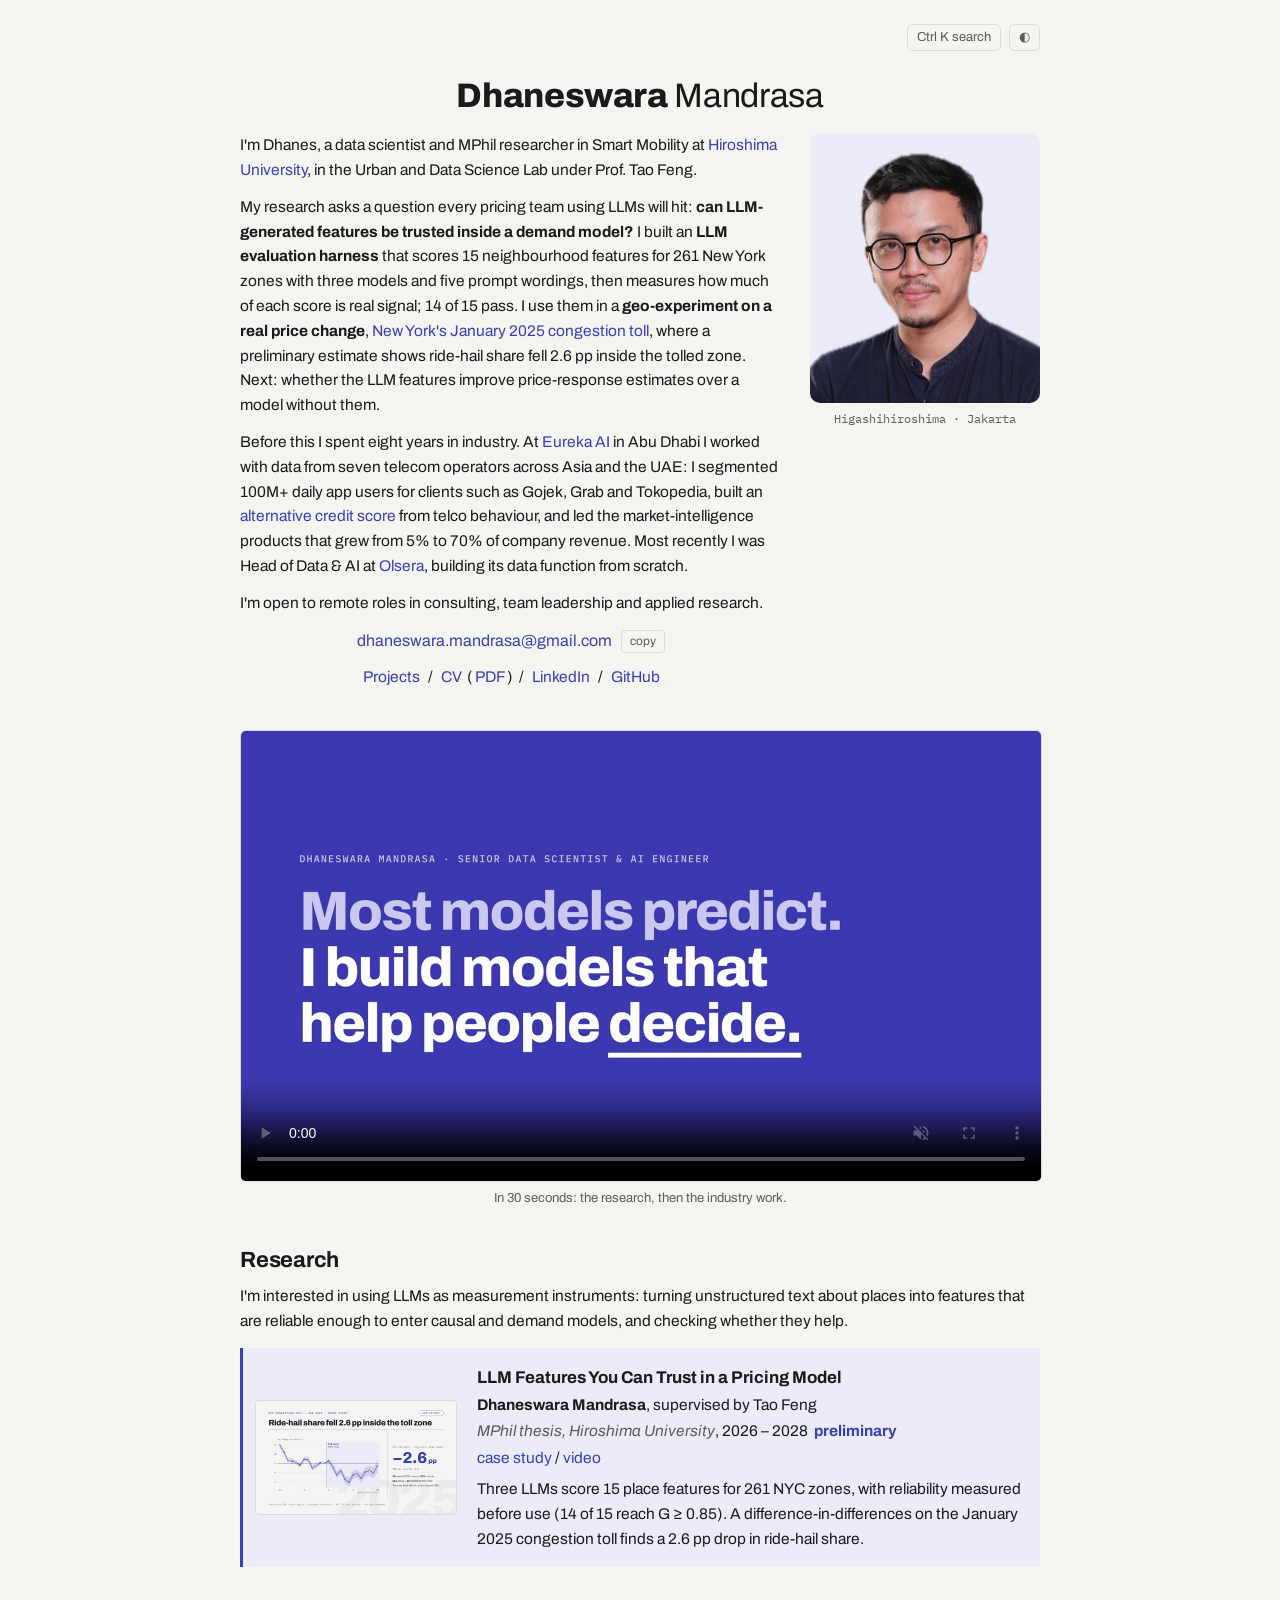
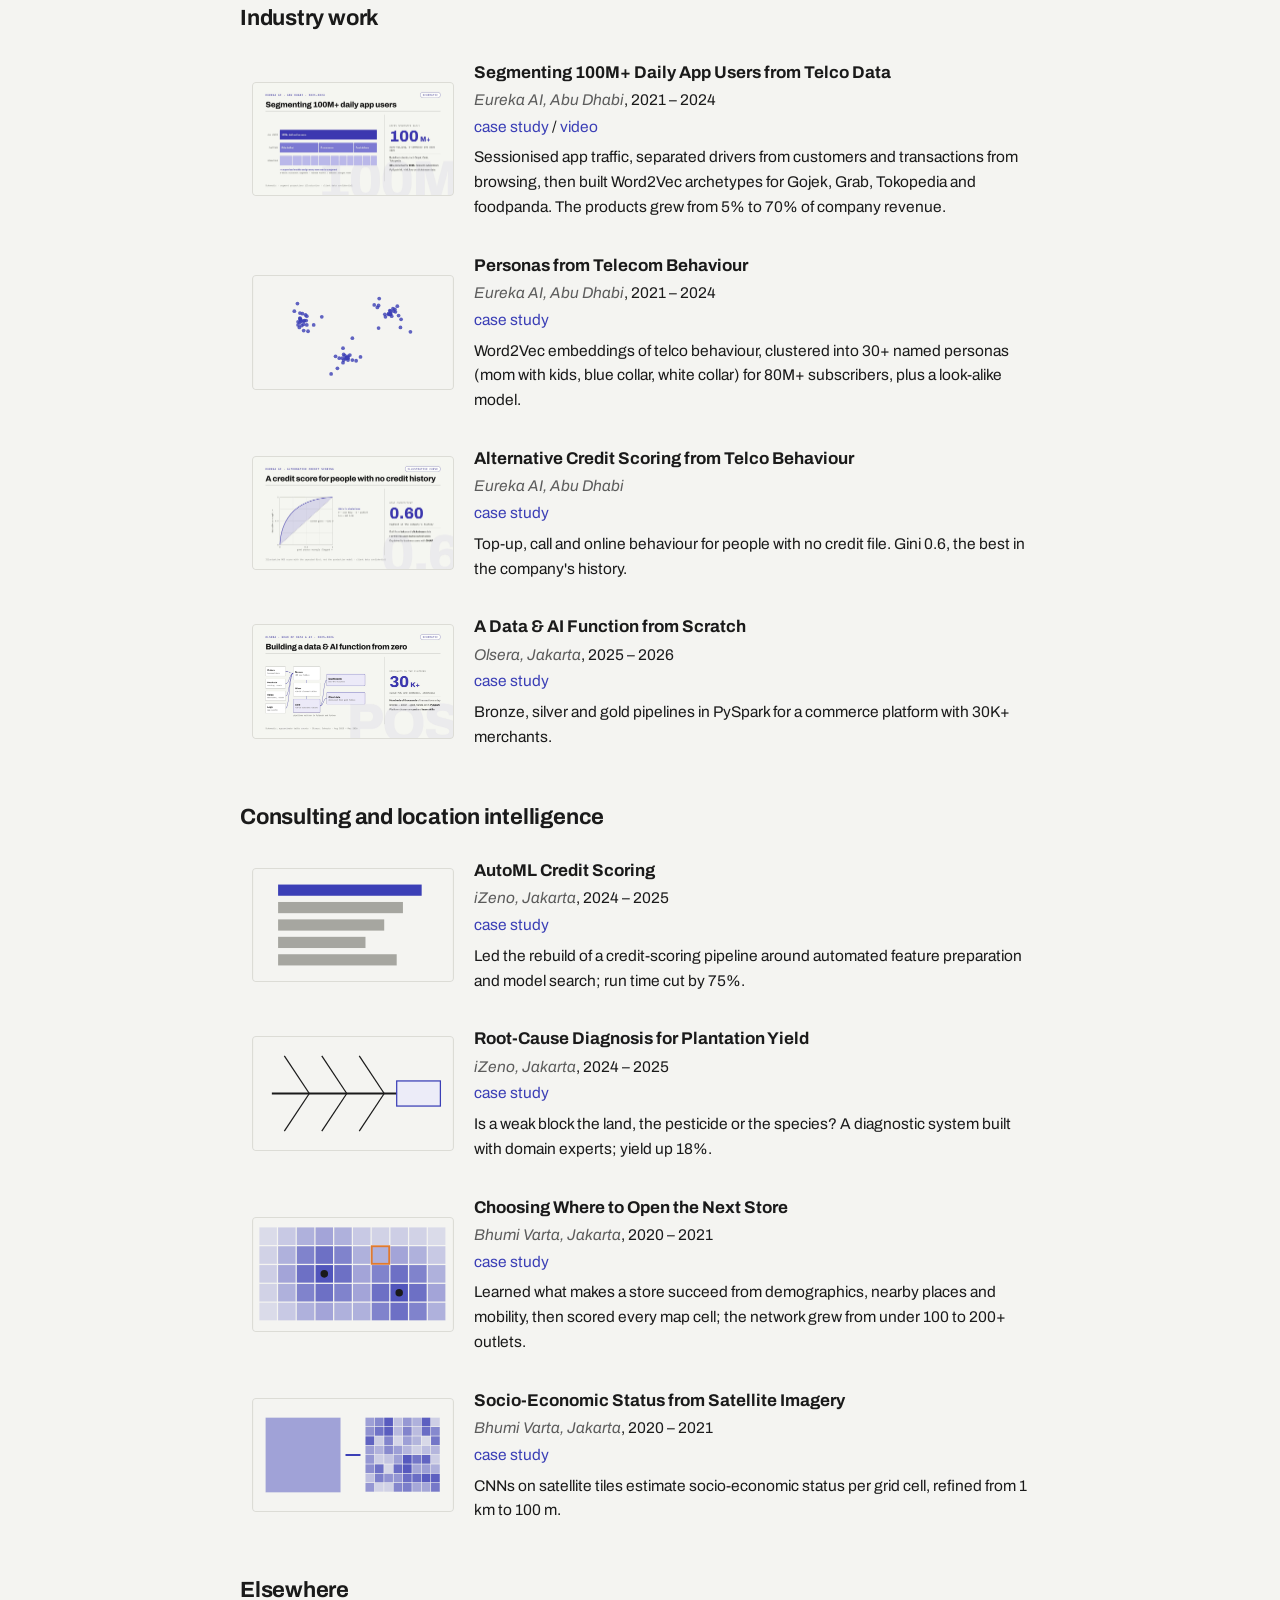
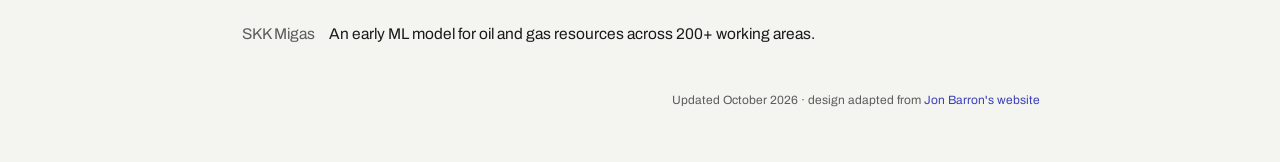
==== commit 6f1f22f6: "Home page: thumbnail rows instead of badges, and a Projects link Swaps the badged work list for the " ====
--- a/index.html
+++ b/index.html
@@ -81,7 +81,7 @@
       <p>Before this I spent eight years in industry. At <a href="project-segmentation.html">Eureka AI</a> in Abu Dhabi I worked with data from seven telecom operators across Asia and the UAE: I segmented 100M+ daily app users for clients such as Gojek, Grab and Tokopedia, built an <a href="project-credit.html">alternative credit score</a> from telco behaviour, and led the market-intelligence products that grew from 5% to 70% of company revenue. Most recently I was Head of Data &amp; AI at <a href="project-olsera.html">Olsera</a>, building its data function from scratch.</p>
       <p>I'm open to remote roles in consulting, team leadership and applied research.</p>
       <p class="mail"><a id="mail" href="mailto:dhaneswara.mandrasa@gmail.com?subject=Hello%20from%20your%20portfolio">dhaneswara.mandrasa@gmail.com</a> <button type="button" id="copy" aria-label="Copy email address">copy</button></p>
-      <p class="links"><a href="cv.html">CV</a> (<a href="Dhaneswara_Mandrasa_CV.pdf">PDF</a>) &nbsp;/&nbsp; <a href="https://www.linkedin.com/in/dhaneswaramandrasa">LinkedIn</a> &nbsp;/&nbsp; <a href="https://github.com/dhaneswaramandrasa">GitHub</a></p>
+      <p class="links"><a href="projects.html">Projects</a> &nbsp;/&nbsp; <a href="cv.html">CV</a> (<a href="Dhaneswara_Mandrasa_CV.pdf">PDF</a>) &nbsp;/&nbsp; <a href="https://www.linkedin.com/in/dhaneswaramandrasa">LinkedIn</a> &nbsp;/&nbsp; <a href="https://github.com/dhaneswaramandrasa">GitHub</a></p>
     </div>
     <figure class="fig"><img class="photo" src="photo.jpg" alt="Photo of Dhaneswara Mandrasa"><figcaption>Higashihiroshima · Jakarta</figcaption></figure>
   </div>
@@ -89,20 +89,101 @@
   <video class="reel" autoplay muted loop playsinline controls preload="metadata" poster="showreel-poster.jpg" aria-label="30-second showreel: thesis research on LLM features and the NYC congestion toll, then segmentation work at Eureka AI"><source src="showreel.mp4" type="video/mp4"></video>
   <p class="vcap">In 30 seconds: the research, then the industry work.</p>
 
-  <h2>Selected work</h2>
-  <ol class="pubs">
-    <li><span class="badge2 b-th">Thesis</span><div><a class="pt" href="project-thesis.html">LLM Features You Can Trust in a Pricing Model</a><div class="who"><b>Dhaneswara Mandrasa</b>, supervised by Tao Feng</div><div class="where"><em>MPhil research, Hiroshima University</em>, 2026 – 2028</div><div class="what">LLM eval harness (14 of 15 features pass) and a geo-experiment on New York’s congestion toll: −2.6 pp ride-hail share.</div><div class="btns"><a href="project-thesis.html">case study</a><a href="thesis-did.mp4">video</a><span class="fl">preliminary</span></div></div></li>
-    <li><span class="badge2 b-eu">Eureka AI</span><div><a class="pt" href="project-segmentation.html">Segmenting 100M+ Daily App Users from Telco Data</a><div class="who">Senior Data Scientist</div><div class="where"><em>Eureka AI, Abu Dhabi</em>, 2021 – 2024</div><div class="what">Sessions, driver vs customer, transactions; for Gojek, Grab, Tokopedia and foodpanda. Products grew from 5% to 70% of revenue.</div><div class="btns"><a href="project-segmentation.html">case study</a><a href="seg.mp4">video</a></div></div></li>
-    <li><span class="badge2 b-eu">Eureka AI</span><div><a class="pt" href="project-personas.html">Personas from Telecom Behaviour</a><div class="who">Senior Data Scientist</div><div class="where"><em>Eureka AI, Abu Dhabi</em>, 2021 – 2024</div><div class="what">Word2Vec embeddings into 30+ personas for 80M+ subscribers, with a look-alike model.</div><div class="btns"><a href="project-personas.html">case study</a></div></div></li>
-    <li><span class="badge2 b-eu">Eureka AI</span><div><a class="pt" href="project-credit.html">Alternative Credit Score from Telco Behaviour</a><div class="who">Senior Data Scientist</div><div class="where"><em>Eureka AI, Abu Dhabi</em>, 2021 – 2024</div><div class="what">Top-up, call and online behaviour for people with no credit file. Gini 0.6.</div><div class="btns"><a href="project-credit.html">case study</a><a href="credit.mp4">video</a><span class="fl">company record</span></div></div></li>
-    <li><span class="badge2 b-ol">Olsera</span><div><a class="pt" href="project-olsera.html">A Data & AI Function from Scratch</a><div class="who">Head of Data &amp; AI</div><div class="where"><em>Olsera, Jakarta</em>, 2025 – 2026</div><div class="what">Bronze, silver and gold pipelines in PySpark for 30K+ merchants.</div><div class="btns"><a href="project-olsera.html">case study</a><a href="olsera.mp4">video</a></div></div></li>
-    <li><span class="badge2 b-iz">iZeno</span><div><a class="pt" href="project-credit-automl.html">AutoML Credit Scoring</a><div class="who">Lead Data Scientist</div><div class="where"><em>iZeno, Jakarta</em>, 2024 – 2025</div><div class="what">Automated feature preparation and model search; pipeline run time −75%.</div><div class="btns"><a href="project-credit-automl.html">case study</a></div></div></li>
-    <li><span class="badge2 b-iz">iZeno</span><div><a class="pt" href="project-root-cause.html">Root-Cause Diagnosis for Plantation Yield</a><div class="who">Lead Data Scientist</div><div class="where"><em>iZeno, Jakarta</em>, 2024 – 2025</div><div class="what">Land, pesticide or species? Built with domain experts; yield +18%.</div><div class="btns"><a href="project-root-cause.html">case study</a></div></div></li>
-    <li><span class="badge2 b-bv">Bhumi Varta</span><div><a class="pt" href="project-retail-sites.html">Choosing Where to Open the Next Store</a><div class="who">Data Scientist</div><div class="where"><em>Bhumi Varta, Jakarta</em>, 2020 – 2021</div><div class="what">Demographic, POI and mobility data scored every map cell; outlets grew from under 100 to 200+.</div><div class="btns"><a href="project-retail-sites.html">case study</a></div></div></li>
-    <li><span class="badge2 b-bv">Bhumi Varta</span><div><a class="pt" href="project-ses-satellite.html">Socio-Economic Status from Satellite Imagery</a><div class="who">Data Scientist</div><div class="where"><em>Bhumi Varta, Jakarta</em>, 2020 – 2021</div><div class="what">CNNs on satellite tiles, refined from 1 km to 100 m grid cells.</div><div class="btns"><a href="project-ses-satellite.html">case study</a></div></div></li>
-    <li><span class="badge2 b-sk">SKK Migas</span><div><span class="pt">Oil and Gas Resource Prediction</span><div class="who">Data Analyst</div><div class="where"><em>SKK Migas, Jakarta</em>, 2016 – 2018</div><div class="what">An early ML model across 200+ working areas, under 10% test error.</div></div></li>
-  </ol>
-  <p class="more"><a href="projects.html">all projects with figures →</a></p>
+  <h2>Research</h2>
+  <p class="lede">I'm interested in using LLMs as measurement instruments: turning unstructured text about places into features that are reliable enough to enter causal and demand models, and checking whether they help.</p>
+
+  <div class="row hl">
+    <div class="thumb"><img src="thesis-did-poster.jpg" alt=""><video src="thesis-did.mp4" muted loop playsinline preload="none" aria-hidden="true"></video></div>
+    <div>
+      <a class="title" href="project-thesis.html">LLM Features You Can Trust in a Pricing Model</a>
+      <p class="meta"><b>Dhaneswara Mandrasa</b>, supervised by Tao Feng</p>
+      <p class="meta"><em>MPhil thesis, Hiroshima University</em>, 2026 – 2028 &nbsp;<span class="flag">preliminary</span></p>
+      <p class="meta"><a href="project-thesis.html">case study</a> / <a href="thesis-did.mp4">video</a></p>
+      <p class="desc">Three LLMs score 15 place features for 261 NYC zones, with reliability measured before use (14 of 15 reach G ≥ 0.85). A difference-in-differences on the January 2025 congestion toll finds a 2.6 pp drop in ride-hail share.</p>
+    </div>
+  </div>
+
+  <h2>Industry work</h2>
+  <div class="row">
+    <div class="thumb"><img src="seg-poster.jpg" alt=""><video src="seg.mp4" muted loop playsinline preload="none" aria-hidden="true"></video></div>
+    <div>
+      <a class="title" href="project-segmentation.html">Segmenting 100M+ Daily App Users from Telco Data</a>
+      <p class="meta"><em>Eureka AI, Abu Dhabi</em>, 2021 – 2024</p>
+      <p class="meta"><a href="project-segmentation.html">case study</a> / <a href="seg.mp4">video</a></p>
+      <p class="desc">Sessionised app traffic, separated drivers from customers and transactions from browsing, then built Word2Vec archetypes for Gojek, Grab, Tokopedia and foodpanda. The products grew from 5% to 70% of company revenue.</p>
+    </div>
+  </div>
+  <div class="row">
+    <div class="thumb"><img src="thumb-personas.svg" alt=""></div>
+    <div>
+      <a class="title" href="project-personas.html">Personas from Telecom Behaviour</a>
+      <p class="meta"><em>Eureka AI, Abu Dhabi</em>, 2021 – 2024</p>
+      <p class="meta"><a href="project-personas.html">case study</a></p>
+      <p class="desc">Word2Vec embeddings of telco behaviour, clustered into 30+ named personas (mom with kids, blue collar, white collar) for 80M+ subscribers, plus a look-alike model.</p>
+    </div>
+  </div>
+  <div class="row">
+    <div class="thumb"><img src="credit-poster.jpg" alt=""><video src="credit.mp4" muted loop playsinline preload="none" aria-hidden="true"></video></div>
+    <div>
+      <a class="title" href="project-credit.html">Alternative Credit Scoring from Telco Behaviour</a>
+      <p class="meta"><em>Eureka AI, Abu Dhabi</em></p>
+      <p class="meta"><a href="project-credit.html">case study</a></p>
+      <p class="desc">Top-up, call and online behaviour for people with no credit file. Gini 0.6, the best in the company's history.</p>
+    </div>
+  </div>
+  <div class="row">
+    <div class="thumb"><img src="olsera-poster.jpg" alt=""><video src="olsera.mp4" muted loop playsinline preload="none" aria-hidden="true"></video></div>
+    <div>
+      <a class="title" href="project-olsera.html">A Data &amp; AI Function from Scratch</a>
+      <p class="meta"><em>Olsera, Jakarta</em>, 2025 – 2026</p>
+      <p class="meta"><a href="project-olsera.html">case study</a></p>
+      <p class="desc">Bronze, silver and gold pipelines in PySpark for a commerce platform with 30K+ merchants.</p>
+    </div>
+  </div>
+
+  <h2>Consulting and location intelligence</h2>
+  <div class="row">
+    <div class="thumb"><img src="thumb-credit-automl.svg" alt=""></div>
+    <div>
+      <a class="title" href="project-credit-automl.html">AutoML Credit Scoring</a>
+      <p class="meta"><em>iZeno, Jakarta</em>, 2024 – 2025</p>
+      <p class="meta"><a href="project-credit-automl.html">case study</a></p>
+      <p class="desc">Led the rebuild of a credit-scoring pipeline around automated feature preparation and model search; run time cut by 75%.</p>
+    </div>
+  </div>
+  <div class="row">
+    <div class="thumb"><img src="thumb-root-cause.svg" alt=""></div>
+    <div>
+      <a class="title" href="project-root-cause.html">Root-Cause Diagnosis for Plantation Yield</a>
+      <p class="meta"><em>iZeno, Jakarta</em>, 2024 – 2025</p>
+      <p class="meta"><a href="project-root-cause.html">case study</a></p>
+      <p class="desc">Is a weak block the land, the pesticide or the species? A diagnostic system built with domain experts; yield up 18%.</p>
+    </div>
+  </div>
+  <div class="row">
+    <div class="thumb"><img src="thumb-retail-sites.svg" alt=""></div>
+    <div>
+      <a class="title" href="project-retail-sites.html">Choosing Where to Open the Next Store</a>
+      <p class="meta"><em>Bhumi Varta, Jakarta</em>, 2020 – 2021</p>
+      <p class="meta"><a href="project-retail-sites.html">case study</a></p>
+      <p class="desc">Learned what makes a store succeed from demographics, nearby places and mobility, then scored every map cell; the network grew from under 100 to 200+ outlets.</p>
+    </div>
+  </div>
+  <div class="row">
+    <div class="thumb"><img src="thumb-ses-satellite.svg" alt=""></div>
+    <div>
+      <a class="title" href="project-ses-satellite.html">Socio-Economic Status from Satellite Imagery</a>
+      <p class="meta"><em>Bhumi Varta, Jakarta</em>, 2020 – 2021</p>
+      <p class="meta"><a href="project-ses-satellite.html">case study</a></p>
+      <p class="desc">CNNs on satellite tiles estimate socio-economic status per grid cell, refined from 1 km to 100 m.</p>
+    </div>
+  </div>
+
+  <h2>Elsewhere</h2>
+  <table class="misc">
+    <tr><td>SKK Migas</td><td>An early ML model for oil and gas resources across 200+ working areas.</td></tr>
+  </table>
+
 
   <p class="credit">Updated October 2026 · design adapted from <a href="https://github.com/jonbarron/jonbarron.github.io">Jon Barron's website</a></p>
 </div>
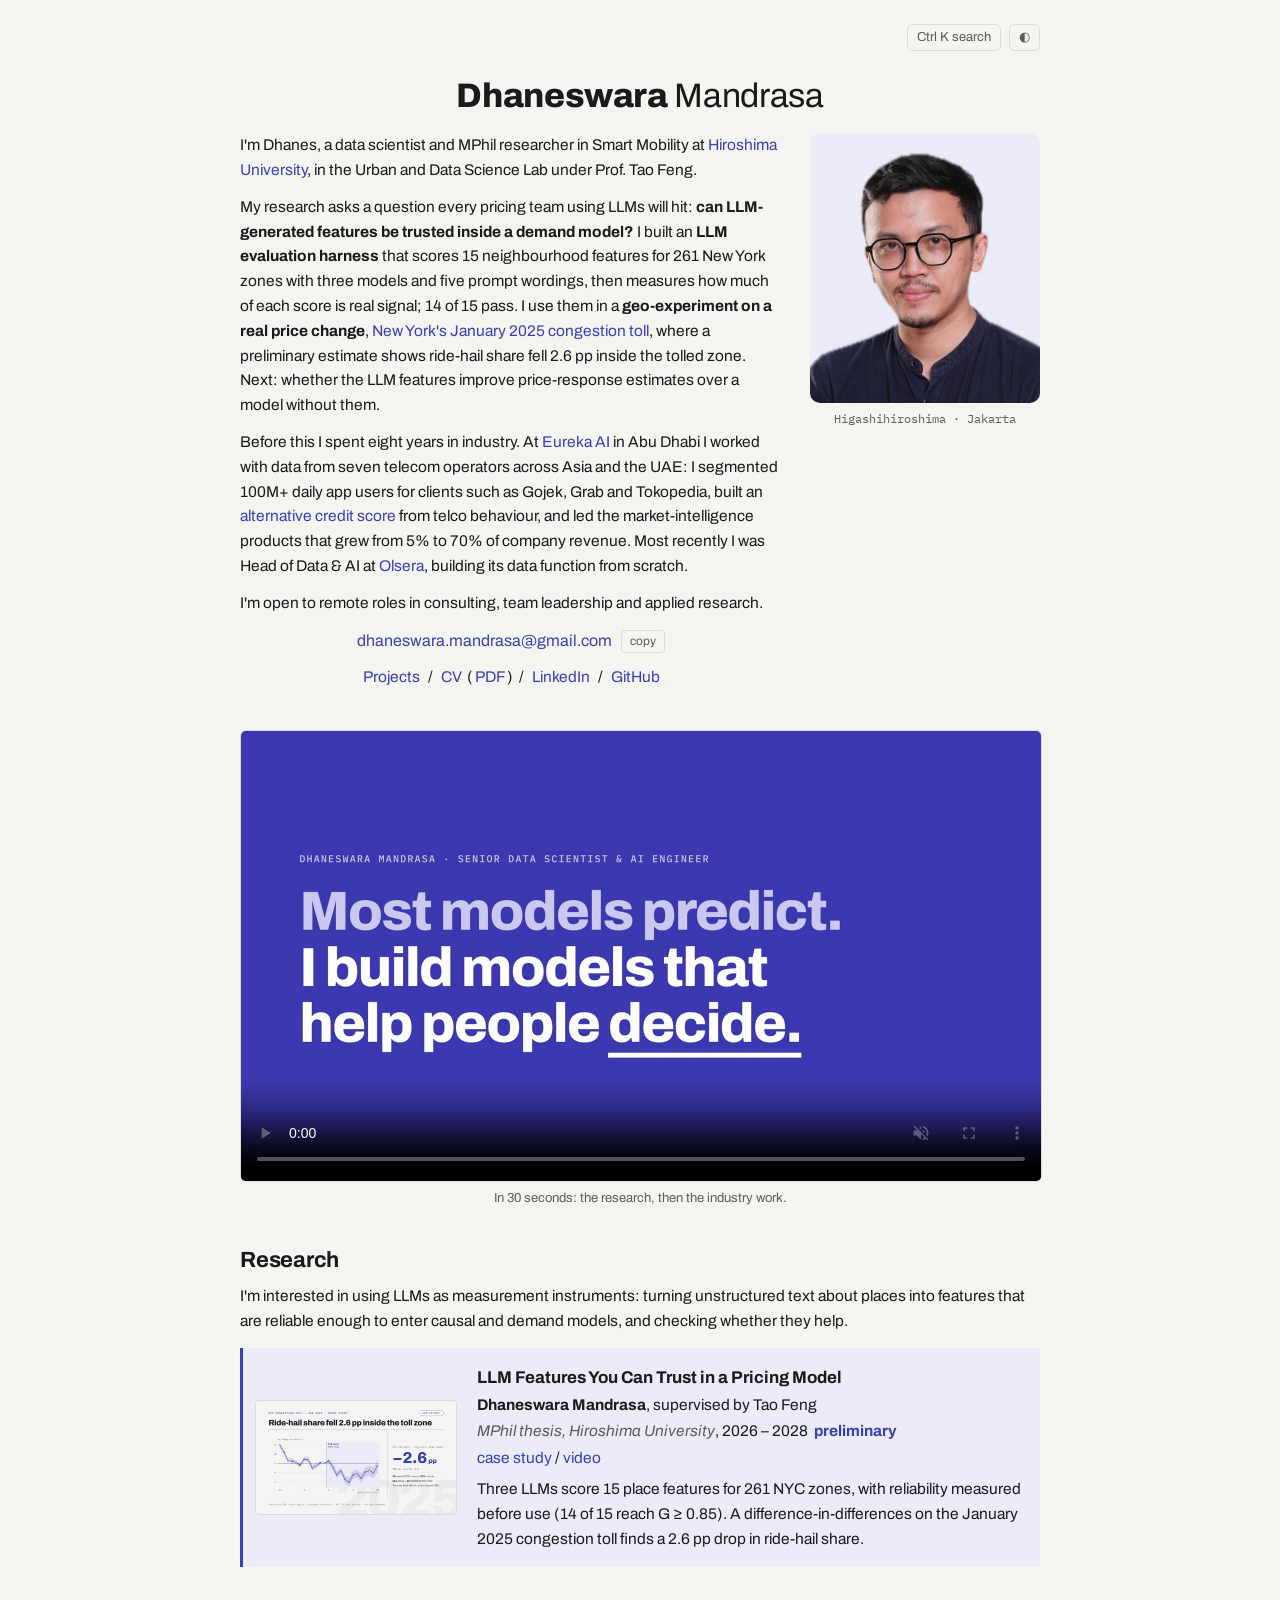
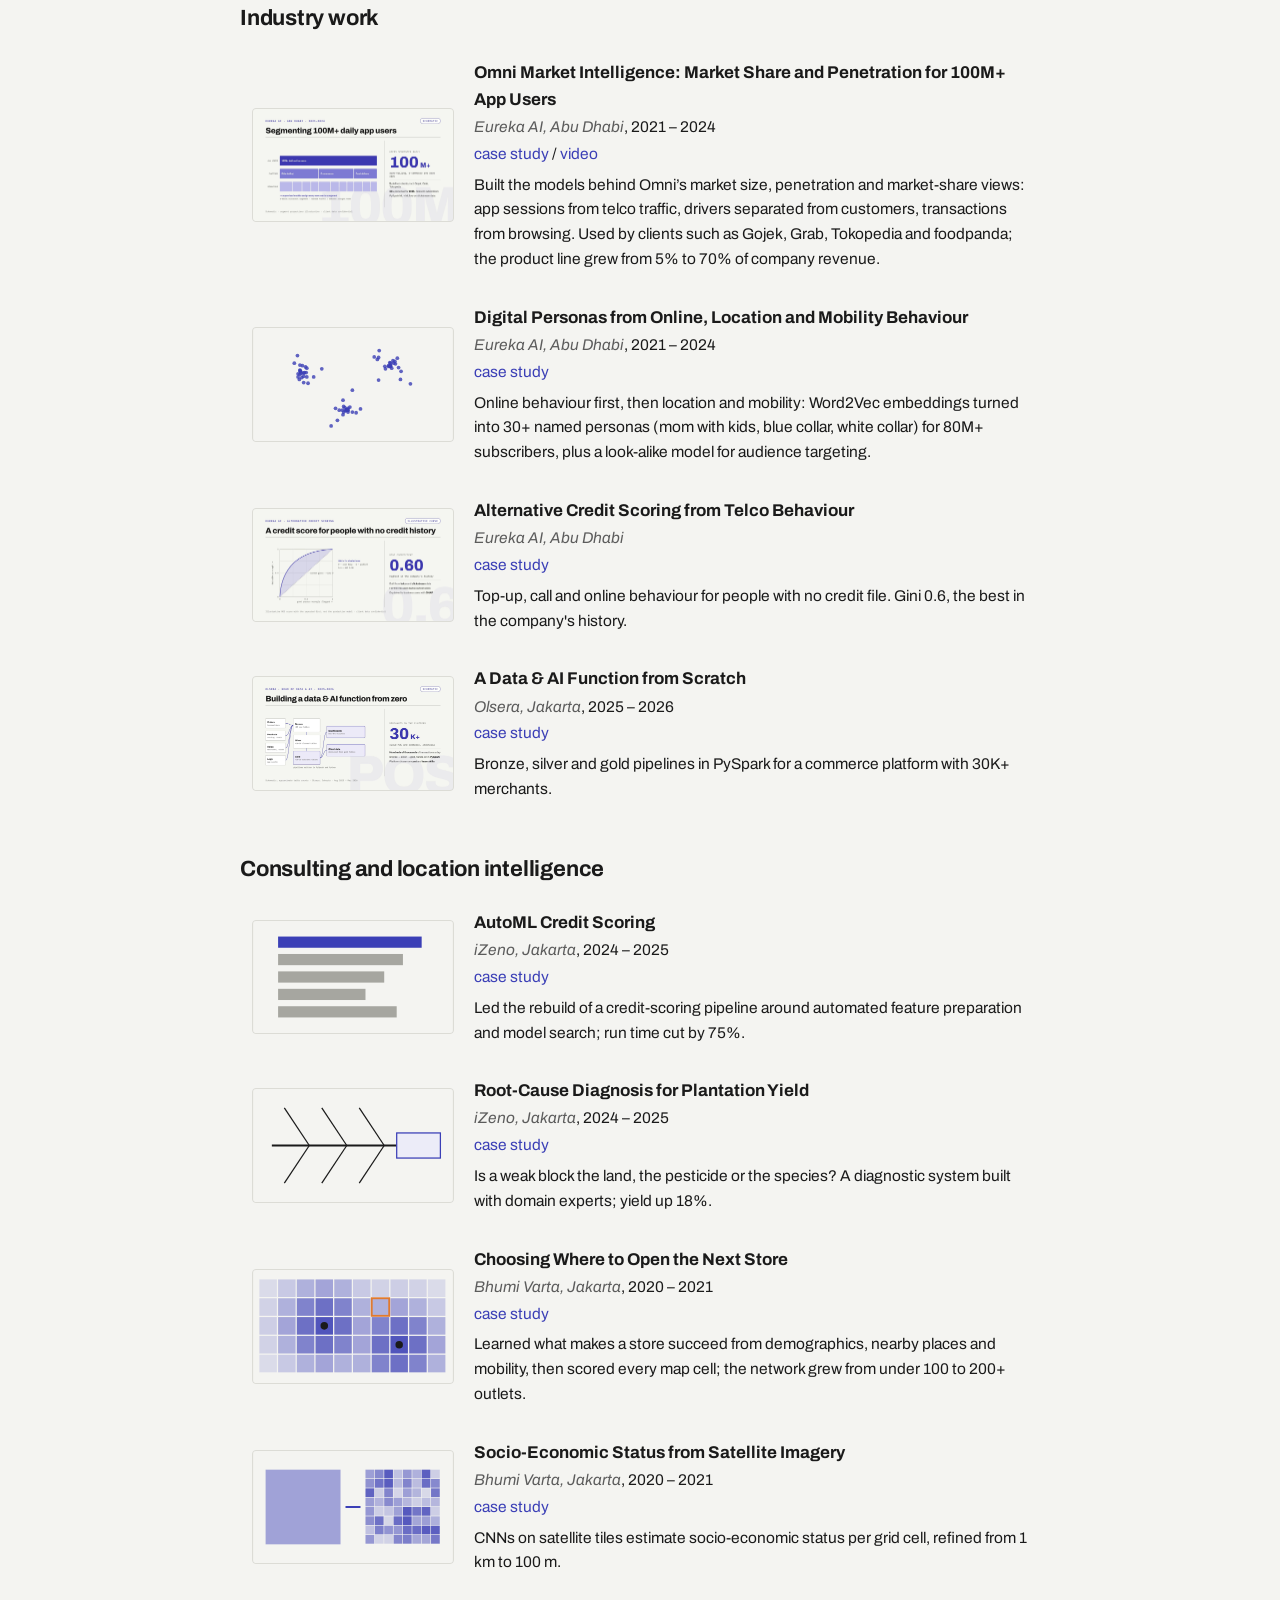
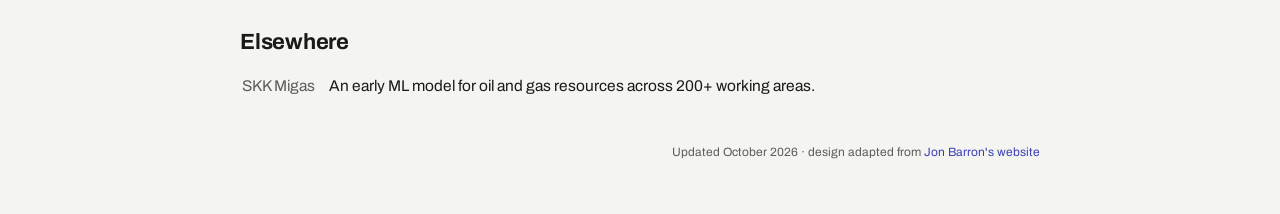
==== commit ae1a987f: "Rename the two Eureka case studies in market terms 'Segmenting 100M+ daily app users' becomes Omni M" ====
--- a/index.html
+++ b/index.html
@@ -2,13 +2,13 @@
 <html lang="en">
 <head>
 <meta charset="utf-8">
-<script>(function(){var h=location.hostname;if(/github\.io$/.test(h)){var p=location.pathname.replace(/\.html$/,'').replace(/\/index$/,'/');location.replace('https://dhaneswaramandrasa.vercel.app'+(p||'/')+location.search+location.hash);}})();</script>
+<script>(function(){var h=location.hostname;if(/github\.io$/.test(h)){var p=location.pathname.replace(/\.html$/,'').replace(/\/index$/,'/');location.replace('https://dhaneswara-mandrasa.vercel.app'+(p||'/')+location.search+location.hash);}})();</script>
 <meta name="viewport" content="width=device-width,initial-scale=1">
 <title>Dhaneswara Mandrasa · Senior Data Scientist &amp; AI Engineer</title>
 <meta name="description" content="Dhaneswara Mandrasa, Senior Data Scientist and AI Engineer. ML, causal inference and LLMs for pricing, risk and mobility.">
 <meta property="og:title" content="Dhaneswara Mandrasa · Senior Data Scientist & AI Engineer">
 <meta property="og:description" content="Dhaneswara Mandrasa, Senior Data Scientist and AI Engineer. ML, causal inference and LLMs for pricing, risk and mobility.">
-<meta property="og:image" content="https://dhaneswaramandrasa.vercel.app/showreel-poster.jpg">
+<meta property="og:image" content="https://dhaneswara-mandrasa.vercel.app/showreel-poster.jpg">
 <link rel="stylesheet" href="https://fonts.googleapis.com/css2?family=Archivo:ital,wght@0,400;0,600;0,700;0,800;1,400&family=IBM+Plex+Mono:wght@400&display=swap">
 <style>
 :root { --bg: #f4f4f1; --fg: #1a1a1a; --muted: #5c5c5c; --link: #3b3fb6; --hover: #2a2d8a; --hl: #ececf8; --line: #dcdcd6; --flag: #3b3fb6; }
@@ -65,9 +65,9 @@
 .credit { text-align: right; font-size: 12px; color: var(--muted); margin-top: 36px; }
 </style>
 <meta name="google-site-verification" content="EdCSNTlFfpnyoAh1v9Qt1U8E3deMHoekbYE0Ucx3r4o" />
-<link rel="canonical" href="https://dhaneswaramandrasa.vercel.app/">
-<meta property="og:url" content="https://dhaneswaramandrasa.vercel.app/">
-<script type="application/ld+json">{"@context": "https://schema.org", "@type": "Person", "name": "Dhaneswara Mandrasa", "url": "https://dhaneswaramandrasa.vercel.app/", "image": "https://dhaneswaramandrasa.vercel.app/photo.jpg", "jobTitle": "Senior Data Scientist & AI Engineer", "email": "mailto:dhaneswara.mandrasa@gmail.com", "affiliation": {"@type": "CollegeOrUniversity", "name": "Hiroshima University"}, "alumniOf": [{"@type": "CollegeOrUniversity", "name": "Institut Teknologi Bandung"}], "knowsAbout": ["Machine learning", "Causal inference", "Large language models", "Discrete choice modelling", "Geospatial data science"], "sameAs": ["https://www.linkedin.com/in/dhaneswaramandrasa", "https://github.com/dhaneswaramandrasa"]}</script>
+<link rel="canonical" href="https://dhaneswara-mandrasa.vercel.app/">
+<meta property="og:url" content="https://dhaneswara-mandrasa.vercel.app/">
+<script type="application/ld+json">{"@context": "https://schema.org", "@type": "Person", "name": "Dhaneswara Mandrasa", "url": "https://dhaneswara-mandrasa.vercel.app/", "image": "https://dhaneswara-mandrasa.vercel.app/photo.jpg", "jobTitle": "Senior Data Scientist & AI Engineer", "email": "mailto:dhaneswara.mandrasa@gmail.com", "affiliation": {"@type": "CollegeOrUniversity", "name": "Hiroshima University"}, "alumniOf": [{"@type": "CollegeOrUniversity", "name": "Institut Teknologi Bandung"}], "knowsAbout": ["Machine learning", "Causal inference", "Large language models", "Discrete choice modelling", "Geospatial data science"], "sameAs": ["https://www.linkedin.com/in/dhaneswaramandrasa", "https://github.com/dhaneswaramandrasa"]}</script>
 <script src="site.js"></script>
 </head>
 <body>
@@ -107,19 +107,19 @@
   <div class="row">
     <div class="thumb"><img src="seg-poster.jpg" alt=""><video src="seg.mp4" muted loop playsinline preload="none" aria-hidden="true"></video></div>
     <div>
-      <a class="title" href="project-segmentation.html">Segmenting 100M+ Daily App Users from Telco Data</a>
+      <a class="title" href="project-segmentation.html">Omni Market Intelligence: Market Share and Penetration for 100M+ App Users</a>
       <p class="meta"><em>Eureka AI, Abu Dhabi</em>, 2021 – 2024</p>
       <p class="meta"><a href="project-segmentation.html">case study</a> / <a href="seg.mp4">video</a></p>
-      <p class="desc">Sessionised app traffic, separated drivers from customers and transactions from browsing, then built Word2Vec archetypes for Gojek, Grab, Tokopedia and foodpanda. The products grew from 5% to 70% of company revenue.</p>
+      <p class="desc">Built the models behind Omni’s market size, penetration and market-share views: app sessions from telco traffic, drivers separated from customers, transactions from browsing. Used by clients such as Gojek, Grab, Tokopedia and foodpanda; the product line grew from 5% to 70% of company revenue.</p>
     </div>
   </div>
   <div class="row">
     <div class="thumb"><img src="thumb-personas.svg" alt=""></div>
     <div>
-      <a class="title" href="project-personas.html">Personas from Telecom Behaviour</a>
+      <a class="title" href="project-personas.html">Digital Personas from Online, Location and Mobility Behaviour</a>
       <p class="meta"><em>Eureka AI, Abu Dhabi</em>, 2021 – 2024</p>
       <p class="meta"><a href="project-personas.html">case study</a></p>
-      <p class="desc">Word2Vec embeddings of telco behaviour, clustered into 30+ named personas (mom with kids, blue collar, white collar) for 80M+ subscribers, plus a look-alike model.</p>
+      <p class="desc">Online behaviour first, then location and mobility: Word2Vec embeddings turned into 30+ named personas (mom with kids, blue collar, white collar) for 80M+ subscribers, plus a look-alike model for audience targeting.</p>
     </div>
   </div>
   <div class="row">
